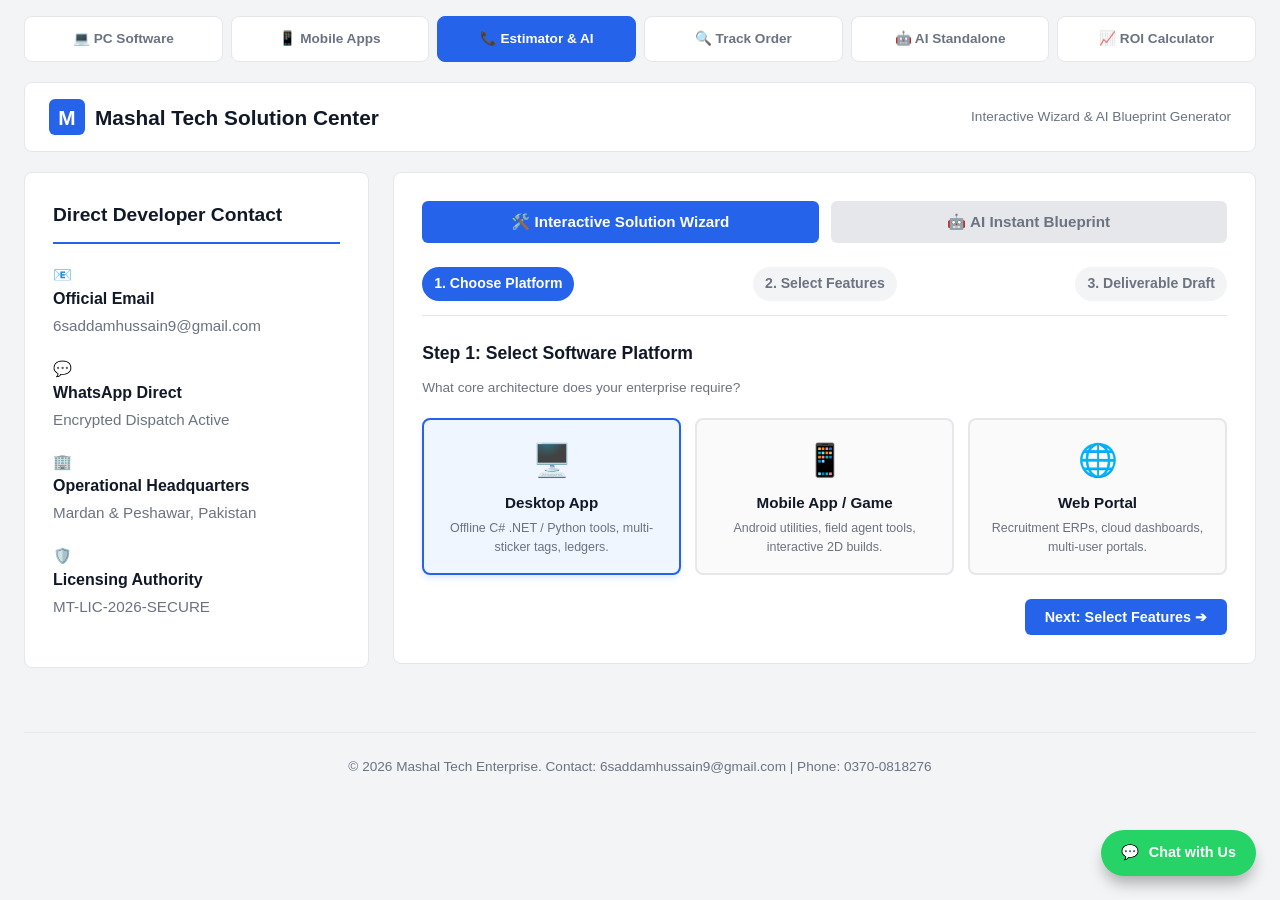
==== contact.html @ 9d641f71 "Update contact.html" ====
<!DOCTYPE html>
<html lang="en">
<head>
    <meta charset="UTF-8">
    <meta name="viewport" content="width=device-width, initial-scale=1.0">
    <title>Mashal Tech — Solution Estimator & AI Blueprint Center</title>
    <style>
        :root {
            --bg: #f3f4f6;
            --surface: #ffffff;
            --border: #e5e7eb;
            --text-main: #111827;
            --text-muted: #6b7280;
            --accent: #2563eb;
            --accent-hover: #1d4ed8;
            --ai-accent: #7c3aed;
            --ai-hover: #6d28d9;
            --whatsapp-green: #25d366;
            --whatsapp-hover: #1ebe5d;
        }

        * { box-sizing: border-box; margin: 0; padding: 0; font-family: -apple-system, BlinkMacSystemFont, "Segoe UI", Roboto, Helvetica, Arial, sans-serif; }
        body { background-color: var(--bg); color: var(--text-main); line-height: 1.5; padding: 16px 24px; }
        
        .container { width: 100%; max-width: 1550px; margin: 0 auto; }

        .platform-tabs { display: flex; gap: 8px; margin-bottom: 20px; flex-wrap: wrap; }
        .platform-btn {
            flex: 1; min-width: 130px; padding: 12px 14px; background: var(--surface); border: 1px solid var(--border);
            border-radius: 8px; font-size: 0.85rem; font-weight: 700; color: var(--text-muted);
            text-decoration: none; text-align: center; display: flex; align-items: center; justify-content: center; gap: 6px;
            transition: all 0.2s ease;
        }
        .platform-btn.active { background: var(--accent); color: #ffffff; border-color: var(--accent); }

        .top-nav {
            background: var(--surface); border: 1px solid var(--border); border-radius: 8px;
            padding: 16px 24px; display: flex; justify-content: space-between; align-items: center; margin-bottom: 20px; flex-wrap: wrap; gap: 10px;
        }
        .brand { font-size: 1.3rem; font-weight: 700; color: var(--text-main); text-decoration: none; display: flex; align-items: center; gap: 10px; }
        .brand-icon { background: var(--accent); color: white; width: 36px; height: 36px; display: flex; align-items: center; justify-content: center; border-radius: 6px; font-weight: bold; }

        .mode-switcher { display: flex; gap: 12px; margin-bottom: 24px; }
        .mode-btn {
            flex: 1; padding: 12px; background: #e5e7eb; border: none; border-radius: 6px;
            font-weight: 700; font-size: 0.95rem; cursor: pointer; color: var(--text-muted); transition: all 0.2s;
        }
        .mode-btn.active-mode-wizard { background: var(--accent); color: white; }
        .mode-btn.active-mode-ai { background: var(--ai-accent); color: white; }

        .contact-grid { display: grid; grid-template-columns: 1fr 2.5fr; gap: 24px; }
        @media (max-width: 950px) { .contact-grid { grid-template-columns: 1fr; } }

        .section-box { background: var(--surface); border: 1px solid var(--border); border-radius: 8px; padding: 28px; margin-bottom: 24px; }
        .section-header { border-bottom: 2px solid var(--accent); padding-bottom: 12px; margin-bottom: 20px; }
        .section-header h2 { font-size: 1.2rem; font-weight: 700; }

        .info-item { margin-bottom: 20px; font-size: 0.95rem; }
        .info-item strong { display: block; color: var(--text-main); margin-bottom: 4px; font-size: 1rem; }
        .info-item span { color: var(--text-muted); }

        .interactive-mode-section { display: none; }
        .interactive-mode-section.active { display: block; }

        .stepper-header { display: flex; justify-content: space-between; margin-bottom: 24px; border-bottom: 1px solid var(--border); padding-bottom: 14px; flex-wrap: wrap; gap: 8px; }
        .step-pill { font-size: 0.88rem; font-weight: 600; color: var(--text-muted); padding: 6px 12px; border-radius: 20px; background: #f3f4f6; }
        .step-pill.active { background: var(--accent); color: white; }

        .wizard-step { display: none; }
        .wizard-step.active { display: block; }

        .option-grid { display: grid; grid-template-columns: repeat(auto-fit, minmax(180px, 1fr)); gap: 14px; margin-bottom: 20px; }
        .option-card {
            border: 2px solid var(--border); border-radius: 8px; padding: 16px; cursor: pointer; text-align: center;
            transition: all 0.2s ease; background: #fafafa;
        }
        .option-card:hover { border-color: #93c5fd; background: #eff6ff; }
        .option-card.selected { border-color: var(--accent); background: #eff6ff; box-shadow: 0 4px 6px -1px rgba(37, 99, 235, 0.15); }
        .option-card .icon { font-size: 2rem; margin-bottom: 8px; }
        .option-card h4 { font-size: 0.95rem; font-weight: 700; margin-bottom: 4px; }
        .option-card p { font-size: 0.78rem; color: var(--text-muted); }

        .feature-grid { display: grid; grid-template-columns: repeat(auto-fit, minmax(220px, 1fr)); gap: 12px; margin-bottom: 20px; }
        .feature-checkbox {
            display: flex; align-items: center; gap: 10px; border: 1px solid var(--border);
            padding: 12px; border-radius: 6px; cursor: pointer; background: #fff; font-size: 0.88rem; font-weight: 600;
        }
        .feature-checkbox input { accent-color: var(--accent); width: 18px; height: 18px; }

        .form-group { margin-bottom: 16px; }
        .form-group label { display: block; font-size: 0.88rem; font-weight: 600; margin-bottom: 6px; }
        .form-control { width: 100%; padding: 12px; border: 1px solid var(--border); border-radius: 6px; font-size: 0.95rem; background: #f9fafb; outline: none; }
        .form-control:focus { background: #fff; border-color: var(--accent); }

        .scope-preview { background: #f8fafc; border: 1px dashed var(--accent); border-radius: 8px; padding: 18px; margin: 20px 0; font-size: 0.88rem; color: #1e293b; }
        .scope-preview h4 { color: var(--accent); margin-bottom: 8px; display: flex; align-items: center; gap: 6px; }

        .wizard-actions { display: flex; justify-content: space-between; gap: 12px; margin-top: 24px; }
        .btn-nav { padding: 10px 20px; border-radius: 6px; font-weight: 700; font-size: 0.9rem; cursor: pointer; border: 1px solid var(--border); background: #fff; }
        .btn-next { background: var(--accent); color: white; border: none; }
        .btn-next:hover { background: var(--accent-hover); }

        .btn-ai {
            background: var(--ai-accent); color: white; border: none; padding: 14px 24px;
            border-radius: 6px; font-weight: 700; font-size: 1rem; cursor: pointer; width: 100%;
            transition: background 0.15s; display: flex; align-items: center; justify-content: center; gap: 8px;
        }
        .btn-ai:hover { background: var(--ai-hover); }

        .blueprint-output {
            display: none; background: #f8fafc; border: 2px dashed var(--ai-accent); border-radius: 8px; padding: 24px; margin-top: 24px;
        }
        .blueprint-header { display: flex; justify-content: space-between; align-items: center; border-bottom: 1px solid var(--border); padding-bottom: 12px; margin-bottom: 16px; flex-wrap: wrap; gap: 10px; }
        .blueprint-grid { display: grid; grid-template-columns: repeat(auto-fit, minmax(220px, 1fr)); gap: 16px; margin-bottom: 20px; }
        .blueprint-card { background: #fff; border: 1px solid var(--border); border-radius: 6px; padding: 16px; }
        .blueprint-card h4 { font-size: 0.9rem; color: var(--ai-accent); margin-bottom: 6px; }
        .blueprint-card p, .blueprint-card ul { font-size: 0.85rem; color: var(--text-muted); list-style-position: inside; }

        .action-buttons { display: grid; grid-template-columns: 1fr 1fr; gap: 12px; margin-top: 15px; }
        @media (max-width: 600px) { .action-buttons { grid-template-columns: 1fr; } }

        .btn-whatsapp { background: var(--whatsapp-green); color: white; border: none; padding: 14px; border-radius: 6px; font-weight: 700; font-size: 0.95rem; cursor: pointer; text-align: center; }
        .btn-whatsapp:hover { background: var(--whatsapp-hover); }
        .btn-gmail { background: var(--accent); color: white; border: none; padding: 14px; border-radius: 6px; font-weight: 700; font-size: 0.95rem; cursor: pointer; text-align: center; }
        .btn-gmail:hover { background: var(--accent-hover); }
        .btn-gmail-ai { background: var(--ai-accent); color: white; border: none; padding: 14px; border-radius: 6px; font-weight: 700; font-size: 0.95rem; cursor: pointer; text-align: center; }
        .btn-gmail-ai:hover { background: var(--ai-hover); }

        .floating-whatsapp { position: fixed; bottom: 24px; right: 24px; background: #25d366; color: white; border-radius: 50px; padding: 12px 20px; display: flex; align-items: center; gap: 10px; box-shadow: 0 10px 15px -3px rgba(0,0,0,0.3); text-decoration: none; font-weight: 700; font-size: 0.9rem; z-index: 9999; transition: transform 0.2s ease, background-color 0.2s ease; }
        .floating-whatsapp:hover { background: #1ebe5d; transform: translateY(-3px); }

        footer { text-align: center; padding: 24px; font-size: 0.85rem; color: var(--text-muted); border-top: 1px solid var(--border); margin-top: 40px; }
    </style>
</head>
<body>

    <div class="container">
        
        <div class="platform-tabs">
            <a href="index.html" class="platform-btn">💻 PC Software</a>
            <a href="mobile.html" class="platform-btn">📱 Mobile Apps</a>
            <a href="contact.html" class="platform-btn active">📞 Estimator & AI</a>
            <a href="track.html" class="platform-btn">🔍 Track Order</a>
            <a href="ai-blueprint.html" class="platform-btn">🤖 AI Standalone</a>
            <a href="roi-calculator.html" class="platform-btn">📈 ROI Calculator</a>
        </div>

        <div class="top-nav">
            <a href="index.html" class="brand">
                <div class="brand-icon">M</div>
                Mashal Tech Solution Center
            </a>
            <div style="font-size: 0.85rem; color: var(--text-muted);">
                Interactive Wizard & AI Blueprint Generator
            </div>
        </div>

        <div class="contact-grid">
            
            <div>
                <div class="section-box">
                    <div class="section-header">
                        <h2>Direct Developer Contact</h2>
                    </div>

                    <div class="info-item">
                        <span>📧</span>
                        <strong>Official Email</strong>
                        <span>6saddamhussain9@gmail.com</span>
                    </div>

                    <div class="info-item">
                        <span>💬</span>
                        <strong>WhatsApp Direct</strong>
                        <span>Encrypted Dispatch Active</span>
                    </div>

                    <div class="info-item">
                        <span>🏢</span>
                        <strong>Operational Headquarters</strong>
                        <span>Mardan & Peshawar, Pakistan</span>
                    </div>

                    <div class="info-item">
                        <span>🛡️</span>
                        <strong>Licensing Authority</strong>
                        <span>MT-LIC-2026-SECURE</span>
                    </div>
                </div>
            </div>

            <div>
                <div class="section-box">
                    
                    <div class="mode-switcher">
                        <button type="button" id="btnModeWizard" class="mode-btn active-mode-wizard" onclick="switchMode('wizard')">🛠️ Interactive Solution Wizard</button>
                        <button type="button" id="btnModeAi" class="mode-btn" onclick="switchMode('ai')">🤖 AI Instant Blueprint</button>
                    </div>

                    <div id="modeWizardSection" class="interactive-mode-section active">
                        <div class="stepper-header">
                            <span class="step-pill active" id="pill-1">1. Choose Platform</span>
                            <span class="step-pill" id="pill-2">2. Select Features</span>
                            <span class="step-pill" id="pill-3">3. Deliverable Draft</span>
                        </div>

                        <form id="wizardForm">
                            <div class="wizard-step active" id="step-1">
                                <h2 style="font-size: 1.1rem; margin-bottom: 12px;">Step 1: Select Software Platform</h2>
                                <p style="font-size: 0.85rem; color: var(--text-muted); margin-bottom: 20px;">What core architecture does your enterprise require?</p>
                                
                                <div class="option-grid">
                                    <div class="option-card selected" onclick="selectPlatform('Desktop App (.NET / Windows Forms / Python)', this)">
                                        <div class="icon">🖥️</div>
                                        <h4>Desktop App</h4>
                                        <p>Offline C# .NET / Python tools, multi-sticker tags, ledgers.</p>
                                    </div>
                                    <div class="option-card" onclick="selectPlatform('Mobile App (Android / Unity Game)', this)">
                                        <div class="icon">📱</div>
                                        <h4>Mobile App / Game</h4>
                                        <p>Android utilities, field agent tools, interactive 2D builds.</p>
                                    </div>
                                    <div class="option-card" onclick="selectPlatform('Full-Stack Web Portal (Node/Express/PostgreSQL)', this)">
                                        <div class="icon">🌐</div>
                                        <h4>Web Portal</h4>
                                        <p>Recruitment ERPs, cloud dashboards, multi-user portals.</p>
                                    </div>
                                </div>

                                <div class="wizard-actions" style="justify-content: flex-end;">
                                    <button type="button" class="btn-nav btn-next" onclick="goToStep(2)">Next: Select Features ➔</button>
                                </div>
                            </div>

                            <div class="wizard-step" id="step-2">
                                <h2 style="font-size: 1.1rem; margin-bottom: 12px;">Step 2: Choose Functional Modules</h2>
                                <p style="font-size: 0.85rem; color: var(--text-muted); margin-bottom: 20px;">Check the core features needed for your custom software build:</p>

                                <div class="feature-grid">
                                    <label class="feature-checkbox"><input type="checkbox" value="Automated Closing Ledger & Petty Cash" onchange="updateScope()"> Closing Ledger & Cash Logs</label>
                                    <label class="feature-checkbox"><input type="checkbox" value="Independent Multi-Sticker Generator" onchange="updateScope()"> Custom Multi-Sticker Tags</label>
                                    <label class="feature-checkbox"><input type="checkbox" value="FBR Invoicing & Tax Calculation" onchange="updateScope()"> FBR Tax & QR Invoicing</label>
                                    <label class="feature-checkbox"><input type="checkbox" value="Candidate Onboarding Pipeline" onchange="updateScope()"> Candidate Recruitment Tracking</label>
                                    <label class="feature-checkbox"><input type="checkbox" value="Offline Encrypted Database Storage" onchange="updateScope()"> Encrypted Offline Database</label>
                                    <label class="feature-checkbox"><input type="checkbox" value="Multi-User Role Permissions" onchange="updateScope()"> Role & Auth Permissions</label>
                                </div>

                                <div class="wizard-actions">
                                    <button type="button" class="btn-nav" onclick="goToStep(1)">⬅ Back</button>
                                    <button type="button" class="btn-nav btn-next" onclick="goToStep(3)">Next: Final Scope Draft ➔</button>
                                </div>
                            </div>

                            <div class="wizard-step" id="step-3">
                                <h2 style="font-size: 1.1rem; margin-bottom: 12px;">Step 3: Client Details & Instant Dispatch</h2>

                                <div style="display: grid; grid-template-columns: 2fr 1fr; gap: 16px;">
                                    <div class="form-group">
                                        <label>Client / Company Name</label>
                                        <input type="text" id="cName" class="form-control" placeholder="e.g. Al-Madina Trading / John Doe">
                                    </div>
                                    <div class="form-group">
                                        <label>Country</label>
                                        <input type="text" id="cCountry" class="form-control" placeholder="e.g. Pakistan">
                                    </div>
                                </div>

                                <div class="form-group">
                                    <label>Phone / WhatsApp Number</label>
                                    <input type="text" id="cContact" class="form-control" placeholder="e.g. +92 370 0818276">
                                </div>

                                <div class="form-group">
                                    <label>Additional Specific Requirements</label>
                                    <textarea id="cDetails" rows="3" class="form-control" placeholder="Mention any extra layout specs or business workflows..."></textarea>
                                </div>

                                <div class="scope-preview">
                                    <h4>⚡ Generated Scope Preview</h4>
                                    <div id="scopeSummaryText">Select options in Step 1 & 2 to generate project scope.</div>
                                </div>

                                <div class="action-buttons">
                                    <button type="button" onclick="sendWizardWhatsApp()" class="btn-whatsapp">💬 Submit via WhatsApp</button>
                                    <button type="button" onclick="sendWizardGmail()" class="btn-gmail">📧 Submit via Gmail</button>
                                </div>

                                <div class="wizard-actions" style="margin-top: 15px;">
                                    <button type="button" class="btn-nav" onclick="goToStep(2)">⬅ Edit Features</button>
                                </div>
                            </div>
                        </form>
                    </div>

                    <div id="modeAiSection" class="interactive-mode-section">
                        <h2 style="font-size: 1.1rem; margin-bottom: 8px;">🤖 AI Software Blueprint Generator</h2>
                        <p style="font-size: 0.85rem; color: var(--text-muted); margin-bottom: 20px;">
                            Type your requirements in plain English. Our AI engine will instantly build an architectural blueprint, tech stack recommendation, and timeline.
                        </p>

                        <form id="aiForm">
                            <div style="display: grid; grid-template-columns: 2fr 1fr; gap: 16px;">
                                <div class="form-group">
                                    <label>Your Name / Company Name</label>
                                    <input type="text" id="aiName" class="form-control" placeholder="e.g. Al-Madina Tyre Depot">
                                </div>
                                <div class="form-group">
                                    <label>WhatsApp / Contact Number</label>
                                    <input type="text" id="aiContact" class="form-control" placeholder="e.g. +92 370 0818276">
                                </div>
                            </div>

                            <div class="form-group">
                                <label>Describe Your Custom Software Idea</label>
                                <textarea id="aiPrompt" rows="4" class="form-control" placeholder="e.g. I run a wholesale distribution warehouse and need an offline Windows desktop app that logs customer ledgers, prints 3 independent sticker tags, and records petty cash daily..."></textarea>
                            </div>

                            <button type="button" onclick="generateBlueprint()" class="btn-ai">
                                ⚡ Generate Instant AI Architectural Blueprint
                            </button>
                        </form>

                        <div class="blueprint-output" id="blueprintResult">
                            <div class="blueprint-header">
                                <div>
                                    <h3 style="font-size: 1.05rem; color: var(--ai-accent);">📊 AI-Generated System Specification</h3>
                                    <p style="font-size: 0.78rem; color: var(--text-muted);">Parsed for: <strong id="outClient">Client</strong></p>
                                </div>
                                <span style="background: #ede9fe; color: #6d28d9; padding: 4px 10px; border-radius: 4px; font-size: 0.75rem; font-weight: bold;">Verified Blueprint v1.0</span>
                            </div>

                            <div class="blueprint-grid">
                                <div class="blueprint-card">
                                    <h4>🛠️ Recommended Tech Stack</h4>
                                    <p id="outStack">C# .NET 10.0 / Windows Forms (Standalone x64) with SQLite Encrypted Local Database.</p>
                                </div>
                                <div class="blueprint-card">
                                    <h4>📦 Core Modules</h4>
                                    <ul id="outModules">
                                        <li>Multi-Sticker Unique Tag Generator</li>
                                        <li>Double-Entry Petty Cash Ledger</li>
                                        <li>Offline USB Portability Architecture</li>
                                    </ul>
                                </div>
                                <div class="blueprint-card">
                                    <h4>⏱️ Estimated Timeline</h4>
                                    <p id="outTimeline">3 to 5 Working Days (Includes QA Audit & Trial Testing)</p>
                                </div>
                                <div class="blueprint-card">
                                    <h4>🔒 Security & Compliance</h4>
                                    <p id="outSecurity">Zero cloud dependency, local AES encryption, automated FBR audit logs.</p>
                                </div>
                            </div>

                            <div style="background: #fff; border: 1px solid var(--border); padding: 12px; border-radius: 6px; font-size: 0.85rem; margin-bottom: 16px;">
                                <strong>Original Client Request:</strong> <span id="outPromptEcho" style="color: var(--text-muted);">...</span>
                            </div>

                            <div class="action-buttons">
                                <button type="button" onclick="sendAiWhatsApp()" class="btn-whatsapp">💬 Send Blueprint to WhatsApp</button>
                                <button type="button" onclick="sendAiGmail()" class="btn-gmail-ai">📧 Send Blueprint via Gmail</button>
                            </div>
                        </div>
                    </div>

                </div>
            </div>

        </div>

        <footer>
            <p>&copy; 2026 Mashal Tech Enterprise. Contact: 6saddamhussain9@gmail.com | Phone: 0370-0818276</p>
        </footer>
    </div>

    <a href="#" onclick="openQuickWhatsApp(); return false;" class="floating-whatsapp">
        <span>💬</span> <span>Chat with Us</span>
    </a>

    <script>
        function switchMode(mode) {
            const wizardSec = document.getElementById('modeWizardSection');
            const aiSec = document.getElementById('modeAiSection');
            const btnWiz = document.getElementById('btnModeWizard');
            const btnAi = document.getElementById('btnModeAi');

            if (mode === 'wizard') {
                wizardSec.classList.add('active');
                aiSec.classList.remove('active');
                btnWiz.className = 'mode-btn active-mode-wizard';
                btnAi.className = 'mode-btn';
            } else {
                aiSec.classList.add('active');
                wizardSec.classList.remove('active');
                btnAi.className = 'mode-btn active-mode-ai';
                btnWiz.className = 'mode-btn';
            }
        }

        let selectedPlatform = "Desktop App (.NET / Windows Forms / Python)";

        function selectPlatform(platform, element) {
            selectedPlatform = platform;
            document.querySelectorAll('.option-card').forEach(card => card.classList.remove('selected'));
            element.classList.add('selected');
            updateScope();
        }

        function goToStep(stepNum) {
            document.querySelectorAll('.wizard-step').forEach(step => step.classList.remove('active'));
            document.querySelectorAll('.step-pill').forEach(pill => pill.classList.remove('active'));
            document.getElementById(`step-${stepNum}`).classList.add('active');
            document.getElementById(`pill-${stepNum}`).classList.add('active');
            if (stepNum === 3) updateScope();
        }

        function updateScope() {
            const checkedBoxes = Array.from(document.querySelectorAll('.feature-grid input:checked')).map(cb => cb.value);
            const featuresText = checkedBoxes.length > 0 ? checkedBoxes.join(', ') : 'Standard System Core';
            document.getElementById('scopeSummaryText').innerHTML = `<strong>Target Platform:</strong> ${selectedPlatform}<br><strong>Included Deliverables:</strong> ${featuresText}`;
        }

        function getWizardData() {
            const name = document.getElementById('cName').value.trim();
            const country = document.getElementById('cCountry').value.trim();
            const contact = document.getElementById('cContact').value.trim();
            const extraDetails = document.getElementById('cDetails').value.trim();

            if (!name || !country || !contact) {
                alert('Please complete your Name, Country, and Contact Number in Step 3!');
                return null;
            }

            const checkedBoxes = Array.from(document.querySelectorAll('.feature-grid input:checked')).map(cb => cb.value);
            const features = checkedBoxes.length > 0 ? checkedBoxes.join('\n - ') : 'Standard System Core';
            return { name, country, contact, extraDetails, features, platform: selectedPlatform };
        }

        function sendWizardWhatsApp() {
            const data = getWizardData();
            if (!data) return;
            const message = `*Custom Software Scope Inquiry — Mashal Tech*\n\n👤 *Client/Company:* ${data.name}\n🌍 *Country:* ${data.country}\n📞 *Contact No:* ${data.contact}\n🛠️ *Platform Choice:* ${data.platform}\n\n📋 *Selected Modules:*\n - ${data.features}\n\n📝 *Additional Details:* ${data.extraDetails || 'N/A'}`;
            window.open(`https://api.whatsapp.com/send?phone=923700818276&text=${encodeURIComponent(message)}`, '_blank');
        }

        function sendWizardGmail() {
            const data = getWizardData();
            if (!data) return;
            const subject = encodeURIComponent(`Software Scope Proposal: ${data.platform} for ${data.name}`);
            const body = encodeURIComponent(`Client Name/Company: ${data.name}\nCountry: ${data.country}\nContact No: ${data.contact}\n\nPlatform Architecture: ${data.platform}\n\nSelected Modules:\n - ${data.features}\n\nExtra Specifications:\n${data.extraDetails || 'None provided'}`);
            window.location.href = `mailto:6saddamhussain9@gmail.com?subject=${subject}&body=${body}`;
        }

        function generateBlueprint() {
            const name = document.getElementById('aiName').value.trim();
            const contact = document.getElementById('aiContact').value.trim();
            const prompt = document.getElementById('aiPrompt').value.trim();

            if (!name || !contact || !prompt) {
                alert('Please fill out your Name, Contact Number, and Software Description!');
                return;
            }

            document.getElementById('outClient').innerText = name;
            document.getElementById('outPromptEcho').innerText = prompt;

            const lowerPrompt = prompt.toLowerCase();
            let stack = "C# .NET 10.0 Windows Forms (Standalone x64) with SQLite Encrypted Local Database.";
            if (lowerPrompt.includes('mobile') || lowerPrompt.includes('android') || lowerPrompt.includes('game')) {
                stack = "Unity 2D Mobile / Cross-Platform Android APK";
            } else if (lowerPrompt.includes('web') || lowerPrompt.includes('portal') || lowerPrompt.includes('cloud')) {
                stack = "Node.js Express Backend + PostgreSQL + Vercel Hosting";
            }

            document.getElementById('outStack').innerText = stack;
            document.getElementById('blueprintResult').style.display = 'block';
            document.getElementById('blueprintResult').scrollIntoView({ behavior: 'smooth' });
        }

        function getAiData() {
            return {
                name: document.getElementById('aiName').value.trim(),
                contact: document.getElementById('aiContact').value.trim(),
                prompt: document.getElementById('aiPrompt').value.trim(),
                stack: document.getElementById('outStack').innerText,
                timeline: document.getElementById('outTimeline').innerText
            };
        }

        function sendAiWhatsApp() {
            const data = getAiData();
            if (!data.name) return;
            const message = `🤖 *AI Software Blueprint Proposal — Mashal Tech*\n\n👤 *Client:* ${data.name}\n📞 *Contact:* ${data.contact}\n\n📝 *User Request:* "${data.prompt}"\n\n🛠️ *AI Architecture:* ${data.stack}\n⏱️ *Timeline:* ${data.timeline}`;
            window.open(`https://api.whatsapp.com/send?phone=923700818276&text=${encodeURIComponent(message)}`, '_blank');
        }

        function sendAiGmail() {
            const data = getAiData();
            if (!data.name) return;
            const subject = encodeURIComponent(`AI Software Blueprint: ${data.name}`);
            const body = encodeURIComponent(`Client Name: ${data.name}\nContact No: ${data.contact}\n\nProject Prompt:\n"${data.prompt}"\n\nAI Recommended Stack:\n${data.stack}\n\nEstimated Timeline:\n${data.timeline}`);
            window.location.href = `mailto:6saddamhussain9@gmail.com?subject=${subject}&body=${body}`;
        }

        function openQuickWhatsApp() {
            const message = "Hi! I am visiting Mashal Tech Store and would like to discuss a custom project.";
            window.open(`https://api.whatsapp.com/send?phone=923700818276&text=${encodeURIComponent(message)}`, '_blank');
        }
    </script>
</body>
</html>
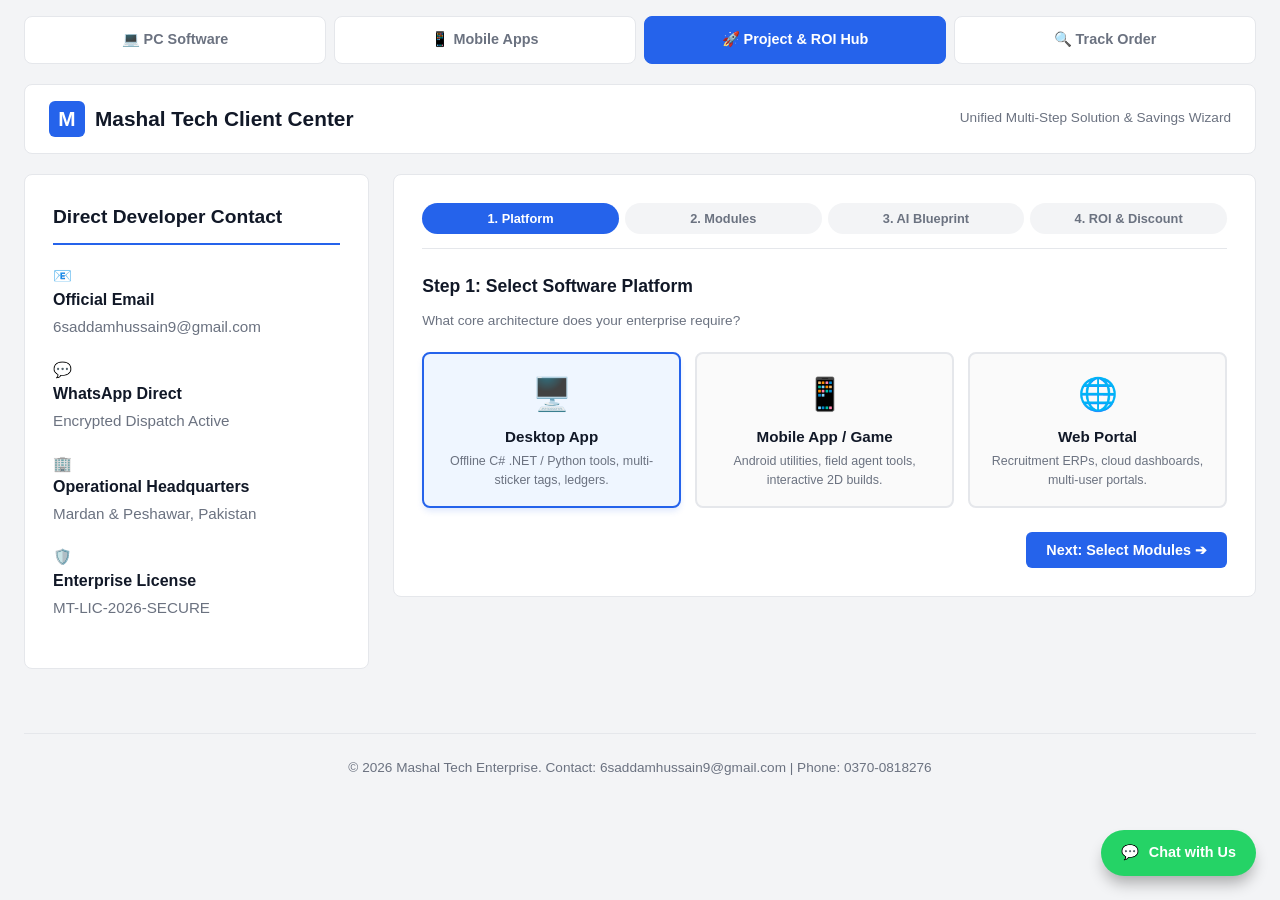
==== commit d37edfdb: "Update print statement from 'Hello' to 'Goodbye'" ====
--- a/contact.html
+++ b/contact.html
@@ -3,7 +3,7 @@
 <head>
     <meta charset="UTF-8">
     <meta name="viewport" content="width=device-width, initial-scale=1.0">
-    <title>Mashal Tech — Solution Estimator & AI Blueprint Center</title>
+    <title>Mashal Tech — Unified Solution, AI & ROI Hub</title>
     <style>
         :root {
             --bg: #f3f4f6;
@@ -14,7 +14,7 @@
             --accent: #2563eb;
             --accent-hover: #1d4ed8;
             --ai-accent: #7c3aed;
-            --ai-hover: #6d28d9;
+            --roi-accent: #059669;
             --whatsapp-green: #25d366;
             --whatsapp-hover: #1ebe5d;
         }
@@ -24,10 +24,11 @@
         
         .container { width: 100%; max-width: 1550px; margin: 0 auto; }
 
+        /* Clean 4-Tab Navigation */
         .platform-tabs { display: flex; gap: 8px; margin-bottom: 20px; flex-wrap: wrap; }
         .platform-btn {
-            flex: 1; min-width: 130px; padding: 12px 14px; background: var(--surface); border: 1px solid var(--border);
-            border-radius: 8px; font-size: 0.85rem; font-weight: 700; color: var(--text-muted);
+            flex: 1; min-width: 150px; padding: 12px 14px; background: var(--surface); border: 1px solid var(--border);
+            border-radius: 8px; font-size: 0.9rem; font-weight: 700; color: var(--text-muted);
             text-decoration: none; text-align: center; display: flex; align-items: center; justify-content: center; gap: 6px;
             transition: all 0.2s ease;
         }
@@ -40,14 +41,6 @@
         .brand { font-size: 1.3rem; font-weight: 700; color: var(--text-main); text-decoration: none; display: flex; align-items: center; gap: 10px; }
         .brand-icon { background: var(--accent); color: white; width: 36px; height: 36px; display: flex; align-items: center; justify-content: center; border-radius: 6px; font-weight: bold; }
 
-        .mode-switcher { display: flex; gap: 12px; margin-bottom: 24px; }
-        .mode-btn {
-            flex: 1; padding: 12px; background: #e5e7eb; border: none; border-radius: 6px;
-            font-weight: 700; font-size: 0.95rem; cursor: pointer; color: var(--text-muted); transition: all 0.2s;
-        }
-        .mode-btn.active-mode-wizard { background: var(--accent); color: white; }
-        .mode-btn.active-mode-ai { background: var(--ai-accent); color: white; }
-
         .contact-grid { display: grid; grid-template-columns: 1fr 2.5fr; gap: 24px; }
         @media (max-width: 950px) { .contact-grid { grid-template-columns: 1fr; } }
 
@@ -59,11 +52,9 @@
         .info-item strong { display: block; color: var(--text-main); margin-bottom: 4px; font-size: 1rem; }
         .info-item span { color: var(--text-muted); }
 
-        .interactive-mode-section { display: none; }
-        .interactive-mode-section.active { display: block; }
-
-        .stepper-header { display: flex; justify-content: space-between; margin-bottom: 24px; border-bottom: 1px solid var(--border); padding-bottom: 14px; flex-wrap: wrap; gap: 8px; }
-        .step-pill { font-size: 0.88rem; font-weight: 600; color: var(--text-muted); padding: 6px 12px; border-radius: 20px; background: #f3f4f6; }
+        /* Multi-Step Wizard Flow */
+        .stepper-header { display: flex; justify-content: space-between; margin-bottom: 24px; border-bottom: 1px solid var(--border); padding-bottom: 14px; flex-wrap: wrap; gap: 6px; }
+        .step-pill { font-size: 0.8rem; font-weight: 600; color: var(--text-muted); padding: 6px 10px; border-radius: 20px; background: #f3f4f6; text-align: center; flex: 1; }
         .step-pill.active { background: var(--accent); color: white; }
 
         .wizard-step { display: none; }
@@ -92,30 +83,25 @@
         .form-control { width: 100%; padding: 12px; border: 1px solid var(--border); border-radius: 6px; font-size: 0.95rem; background: #f9fafb; outline: none; }
         .form-control:focus { background: #fff; border-color: var(--accent); }
 
-        .scope-preview { background: #f8fafc; border: 1px dashed var(--accent); border-radius: 8px; padding: 18px; margin: 20px 0; font-size: 0.88rem; color: #1e293b; }
-        .scope-preview h4 { color: var(--accent); margin-bottom: 8px; display: flex; align-items: center; gap: 6px; }
+        /* Sliders for Step 4 */
+        .slider-group { margin-bottom: 18px; }
+        .slider-group label { display: flex; justify-content: space-between; font-size: 0.88rem; font-weight: 600; margin-bottom: 6px; }
+        .slider-group label span { color: var(--roi-accent); font-weight: 700; }
+        .slider-group input[type="range"] { width: 100%; accent-color: var(--roi-accent); cursor: pointer; }
+
+        .results-mini-card { background: #f0fdf4; border: 1px solid #bbf7d0; border-radius: 8px; padding: 16px; text-align: center; margin-bottom: 16px; }
+        .result-metric { font-size: 1.6rem; font-weight: 800; color: var(--roi-accent); margin: 4px 0; }
+
+        .discount-box { background: #fffbeb; border: 1px solid #fde68a; border-radius: 8px; padding: 14px; margin-bottom: 16px; }
+        .discount-header { display: flex; justify-content: space-between; font-size: 0.82rem; font-weight: 700; color: #92400e; margin-bottom: 6px; }
+        .progress-bar-container { background: #fef3c7; border-radius: 20px; height: 12px; width: 100%; overflow: hidden; }
+        .progress-bar-fill { background: linear-gradient(90deg, #f59e0b, #d97706); height: 100%; width: 0%; border-radius: 20px; transition: width 0.3s; }
 
         .wizard-actions { display: flex; justify-content: space-between; gap: 12px; margin-top: 24px; }
         .btn-nav { padding: 10px 20px; border-radius: 6px; font-weight: 700; font-size: 0.9rem; cursor: pointer; border: 1px solid var(--border); background: #fff; }
         .btn-next { background: var(--accent); color: white; border: none; }
         .btn-next:hover { background: var(--accent-hover); }
 
-        .btn-ai {
-            background: var(--ai-accent); color: white; border: none; padding: 14px 24px;
-            border-radius: 6px; font-weight: 700; font-size: 1rem; cursor: pointer; width: 100%;
-            transition: background 0.15s; display: flex; align-items: center; justify-content: center; gap: 8px;
-        }
-        .btn-ai:hover { background: var(--ai-hover); }
-
-        .blueprint-output {
-            display: none; background: #f8fafc; border: 2px dashed var(--ai-accent); border-radius: 8px; padding: 24px; margin-top: 24px;
-        }
-        .blueprint-header { display: flex; justify-content: space-between; align-items: center; border-bottom: 1px solid var(--border); padding-bottom: 12px; margin-bottom: 16px; flex-wrap: wrap; gap: 10px; }
-        .blueprint-grid { display: grid; grid-template-columns: repeat(auto-fit, minmax(220px, 1fr)); gap: 16px; margin-bottom: 20px; }
-        .blueprint-card { background: #fff; border: 1px solid var(--border); border-radius: 6px; padding: 16px; }
-        .blueprint-card h4 { font-size: 0.9rem; color: var(--ai-accent); margin-bottom: 6px; }
-        .blueprint-card p, .blueprint-card ul { font-size: 0.85rem; color: var(--text-muted); list-style-position: inside; }
-
         .action-buttons { display: grid; grid-template-columns: 1fr 1fr; gap: 12px; margin-top: 15px; }
         @media (max-width: 600px) { .action-buttons { grid-template-columns: 1fr; } }
 
@@ -123,40 +109,38 @@
         .btn-whatsapp:hover { background: var(--whatsapp-hover); }
         .btn-gmail { background: var(--accent); color: white; border: none; padding: 14px; border-radius: 6px; font-weight: 700; font-size: 0.95rem; cursor: pointer; text-align: center; }
         .btn-gmail:hover { background: var(--accent-hover); }
-        .btn-gmail-ai { background: var(--ai-accent); color: white; border: none; padding: 14px; border-radius: 6px; font-weight: 700; font-size: 0.95rem; cursor: pointer; text-align: center; }
-        .btn-gmail-ai:hover { background: var(--ai-hover); }
-
-        .floating-whatsapp { position: fixed; bottom: 24px; right: 24px; background: #25d366; color: white; border-radius: 50px; padding: 12px 20px; display: flex; align-items: center; gap: 10px; box-shadow: 0 10px 15px -3px rgba(0,0,0,0.3); text-decoration: none; font-weight: 700; font-size: 0.9rem; z-index: 9999; transition: transform 0.2s ease, background-color 0.2s ease; }
-        .floating-whatsapp:hover { background: #1ebe5d; transform: translateY(-3px); }
+
+        .floating-whatsapp { position: fixed; bottom: 24px; right: 24px; background: #25d366; color: white; border-radius: 50px; padding: 12px 20px; display: flex; align-items: center; gap: 10px; box-shadow: 0 10px 15px -3px rgba(0,0,0,0.3); text-decoration: none; font-weight: 700; font-size: 0.9rem; z-index: 9999; transition: transform 0.2s ease; }
+        .floating-whatsapp:hover { transform: translateY(-3px); }
 
         footer { text-align: center; padding: 24px; font-size: 0.85rem; color: var(--text-muted); border-top: 1px solid var(--border); margin-top: 40px; }
     </style>
 </head>
-<body>
+<body onload="calculateROI()">
 
     <div class="container">
         
+        <!-- Clean 4-Tab Navigation Bar -->
         <div class="platform-tabs">
             <a href="index.html" class="platform-btn">💻 PC Software</a>
             <a href="mobile.html" class="platform-btn">📱 Mobile Apps</a>
-            <a href="contact.html" class="platform-btn active">📞 Estimator & AI</a>
+            <a href="contact.html" class="platform-btn active">🚀 Project & ROI Hub</a>
             <a href="track.html" class="platform-btn">🔍 Track Order</a>
-            <a href="ai-blueprint.html" class="platform-btn">🤖 AI Standalone</a>
-            <a href="roi-calculator.html" class="platform-btn">📈 ROI Calculator</a>
         </div>
 
         <div class="top-nav">
             <a href="index.html" class="brand">
                 <div class="brand-icon">M</div>
-                Mashal Tech Solution Center
+                Mashal Tech Client Center
             </a>
             <div style="font-size: 0.85rem; color: var(--text-muted);">
-                Interactive Wizard & AI Blueprint Generator
+                Unified Multi-Step Solution & Savings Wizard
             </div>
         </div>
 
         <div class="contact-grid">
             
+            <!-- Left Sidebar -->
             <div>
                 <div class="section-box">
                     <div class="section-header">
@@ -183,186 +167,162 @@
 
                     <div class="info-item">
                         <span>🛡️</span>
-                        <strong>Licensing Authority</strong>
+                        <strong>Enterprise License</strong>
                         <span>MT-LIC-2026-SECURE</span>
                     </div>
                 </div>
             </div>
 
+            <!-- Right Main Area: Multi-Step Form -->
             <div>
                 <div class="section-box">
                     
-                    <div class="mode-switcher">
-                        <button type="button" id="btnModeWizard" class="mode-btn active-mode-wizard" onclick="switchMode('wizard')">🛠️ Interactive Solution Wizard</button>
-                        <button type="button" id="btnModeAi" class="mode-btn" onclick="switchMode('ai')">🤖 AI Instant Blueprint</button>
-                    </div>
-
-                    <div id="modeWizardSection" class="interactive-mode-section active">
-                        <div class="stepper-header">
-                            <span class="step-pill active" id="pill-1">1. Choose Platform</span>
-                            <span class="step-pill" id="pill-2">2. Select Features</span>
-                            <span class="step-pill" id="pill-3">3. Deliverable Draft</span>
+                    <!-- Stepper Progress Header -->
+                    <div class="stepper-header">
+                        <span class="step-pill active" id="pill-1">1. Platform</span>
+                        <span class="step-pill" id="pill-2">2. Modules</span>
+                        <span class="step-pill" id="pill-3">3. AI Blueprint</span>
+                        <span class="step-pill" id="pill-4">4. ROI & Discount</span>
+                    </div>
+
+                    <form id="unifiedForm">
+                        
+                        <!-- STEP 1: PLATFORM -->
+                        <div class="wizard-step active" id="step-1">
+                            <h2 style="font-size: 1.1rem; margin-bottom: 12px;">Step 1: Select Software Platform</h2>
+                            <p style="font-size: 0.85rem; color: var(--text-muted); margin-bottom: 20px;">What core architecture does your enterprise require?</p>
+                            
+                            <div class="option-grid">
+                                <div class="option-card selected" onclick="selectPlatform('Desktop App (.NET / Windows Forms / Python)', this)">
+                                    <div class="icon">🖥️</div>
+                                    <h4>Desktop App</h4>
+                                    <p>Offline C# .NET / Python tools, multi-sticker tags, ledgers.</p>
+                                </div>
+                                <div class="option-card" onclick="selectPlatform('Mobile App (Android / Unity Game)', this)">
+                                    <div class="icon">📱</div>
+                                    <h4>Mobile App / Game</h4>
+                                    <p>Android utilities, field agent tools, interactive 2D builds.</p>
+                                </div>
+                                <div class="option-card" onclick="selectPlatform('Full-Stack Web Portal (Node/Express/PostgreSQL)', this)">
+                                    <div class="icon">🌐</div>
+                                    <h4>Web Portal</h4>
+                                    <p>Recruitment ERPs, cloud dashboards, multi-user portals.</p>
+                                </div>
+                            </div>
+
+                            <div class="wizard-actions" style="justify-content: flex-end;">
+                                <button type="button" class="btn-nav btn-next" onclick="goToStep(2)">Next: Select Modules ➔</button>
+                            </div>
                         </div>
 
-                        <form id="wizardForm">
-                            <div class="wizard-step active" id="step-1">
-                                <h2 style="font-size: 1.1rem; margin-bottom: 12px;">Step 1: Select Software Platform</h2>
-                                <p style="font-size: 0.85rem; color: var(--text-muted); margin-bottom: 20px;">What core architecture does your enterprise require?</p>
-                                
-                                <div class="option-grid">
-                                    <div class="option-card selected" onclick="selectPlatform('Desktop App (.NET / Windows Forms / Python)', this)">
-                                        <div class="icon">🖥️</div>
-                                        <h4>Desktop App</h4>
-                                        <p>Offline C# .NET / Python tools, multi-sticker tags, ledgers.</p>
-                                    </div>
-                                    <div class="option-card" onclick="selectPlatform('Mobile App (Android / Unity Game)', this)">
-                                        <div class="icon">📱</div>
-                                        <h4>Mobile App / Game</h4>
-                                        <p>Android utilities, field agent tools, interactive 2D builds.</p>
-                                    </div>
-                                    <div class="option-card" onclick="selectPlatform('Full-Stack Web Portal (Node/Express/PostgreSQL)', this)">
-                                        <div class="icon">🌐</div>
-                                        <h4>Web Portal</h4>
-                                        <p>Recruitment ERPs, cloud dashboards, multi-user portals.</p>
-                                    </div>
-                                </div>
-
-                                <div class="wizard-actions" style="justify-content: flex-end;">
-                                    <button type="button" class="btn-nav btn-next" onclick="goToStep(2)">Next: Select Features ➔</button>
-                                </div>
-                            </div>
-
-                            <div class="wizard-step" id="step-2">
-                                <h2 style="font-size: 1.1rem; margin-bottom: 12px;">Step 2: Choose Functional Modules</h2>
-                                <p style="font-size: 0.85rem; color: var(--text-muted); margin-bottom: 20px;">Check the core features needed for your custom software build:</p>
-
-                                <div class="feature-grid">
-                                    <label class="feature-checkbox"><input type="checkbox" value="Automated Closing Ledger & Petty Cash" onchange="updateScope()"> Closing Ledger & Cash Logs</label>
-                                    <label class="feature-checkbox"><input type="checkbox" value="Independent Multi-Sticker Generator" onchange="updateScope()"> Custom Multi-Sticker Tags</label>
-                                    <label class="feature-checkbox"><input type="checkbox" value="FBR Invoicing & Tax Calculation" onchange="updateScope()"> FBR Tax & QR Invoicing</label>
-                                    <label class="feature-checkbox"><input type="checkbox" value="Candidate Onboarding Pipeline" onchange="updateScope()"> Candidate Recruitment Tracking</label>
-                                    <label class="feature-checkbox"><input type="checkbox" value="Offline Encrypted Database Storage" onchange="updateScope()"> Encrypted Offline Database</label>
-                                    <label class="feature-checkbox"><input type="checkbox" value="Multi-User Role Permissions" onchange="updateScope()"> Role & Auth Permissions</label>
-                                </div>
-
-                                <div class="wizard-actions">
-                                    <button type="button" class="btn-nav" onclick="goToStep(1)">⬅ Back</button>
-                                    <button type="button" class="btn-nav btn-next" onclick="goToStep(3)">Next: Final Scope Draft ➔</button>
-                                </div>
-                            </div>
-
-                            <div class="wizard-step" id="step-3">
-                                <h2 style="font-size: 1.1rem; margin-bottom: 12px;">Step 3: Client Details & Instant Dispatch</h2>
-
-                                <div style="display: grid; grid-template-columns: 2fr 1fr; gap: 16px;">
-                                    <div class="form-group">
-                                        <label>Client / Company Name</label>
-                                        <input type="text" id="cName" class="form-control" placeholder="e.g. Al-Madina Trading / John Doe">
-                                    </div>
-                                    <div class="form-group">
-                                        <label>Country</label>
-                                        <input type="text" id="cCountry" class="form-control" placeholder="e.g. Pakistan">
-                                    </div>
-                                </div>
-
-                                <div class="form-group">
-                                    <label>Phone / WhatsApp Number</label>
-                                    <input type="text" id="cContact" class="form-control" placeholder="e.g. +92 370 0818276">
-                                </div>
-
-                                <div class="form-group">
-                                    <label>Additional Specific Requirements</label>
-                                    <textarea id="cDetails" rows="3" class="form-control" placeholder="Mention any extra layout specs or business workflows..."></textarea>
-                                </div>
-
-                                <div class="scope-preview">
-                                    <h4>⚡ Generated Scope Preview</h4>
-                                    <div id="scopeSummaryText">Select options in Step 1 & 2 to generate project scope.</div>
-                                </div>
-
-                                <div class="action-buttons">
-                                    <button type="button" onclick="sendWizardWhatsApp()" class="btn-whatsapp">💬 Submit via WhatsApp</button>
-                                    <button type="button" onclick="sendWizardGmail()" class="btn-gmail">📧 Submit via Gmail</button>
-                                </div>
-
-                                <div class="wizard-actions" style="margin-top: 15px;">
-                                    <button type="button" class="btn-nav" onclick="goToStep(2)">⬅ Edit Features</button>
-                                </div>
-                            </div>
-                        </form>
-                    </div>
-
-                    <div id="modeAiSection" class="interactive-mode-section">
-                        <h2 style="font-size: 1.1rem; margin-bottom: 8px;">🤖 AI Software Blueprint Generator</h2>
-                        <p style="font-size: 0.85rem; color: var(--text-muted); margin-bottom: 20px;">
-                            Type your requirements in plain English. Our AI engine will instantly build an architectural blueprint, tech stack recommendation, and timeline.
-                        </p>
-
-                        <form id="aiForm">
-                            <div style="display: grid; grid-template-columns: 2fr 1fr; gap: 16px;">
-                                <div class="form-group">
-                                    <label>Your Name / Company Name</label>
-                                    <input type="text" id="aiName" class="form-control" placeholder="e.g. Al-Madina Tyre Depot">
-                                </div>
-                                <div class="form-group">
-                                    <label>WhatsApp / Contact Number</label>
-                                    <input type="text" id="aiContact" class="form-control" placeholder="e.g. +92 370 0818276">
-                                </div>
-                            </div>
+                        <!-- STEP 2: MODULES -->
+                        <div class="wizard-step" id="step-2">
+                            <h2 style="font-size: 1.1rem; margin-bottom: 12px;">Step 2: Choose Functional Modules</h2>
+                            <p style="font-size: 0.85rem; color: var(--text-muted); margin-bottom: 20px;">Check the core features needed for your custom software build:</p>
+
+                            <div class="feature-grid">
+                                <label class="feature-checkbox"><input type="checkbox" value="Automated Closing Ledger & Petty Cash" onchange="updateSummary()"> Closing Ledger & Cash Logs</label>
+                                <label class="feature-checkbox"><input type="checkbox" value="Independent Multi-Sticker Generator" onchange="updateSummary()"> Custom Multi-Sticker Tags</label>
+                                <label class="feature-checkbox"><input type="checkbox" value="FBR Invoicing & Tax Calculation" onchange="updateSummary()"> FBR Tax & QR Invoicing</label>
+                                <label class="feature-checkbox"><input type="checkbox" value="Candidate Onboarding Pipeline" onchange="updateSummary()"> Candidate Recruitment Tracking</label>
+                                <label class="feature-checkbox"><input type="checkbox" value="Offline Encrypted Database Storage" onchange="updateSummary()"> Encrypted Offline Database</label>
+                                <label class="feature-checkbox"><input type="checkbox" value="Multi-User Role Permissions" onchange="updateSummary()"> Role & Auth Permissions</label>
+                            </div>
+
+                            <div class="wizard-actions">
+                                <button type="button" class="btn-nav" onclick="goToStep(1)">⬅ Back</button>
+                                <button type="button" class="btn-nav btn-next" onclick="goToStep(3)">Next: AI Blueprint ➔</button>
+                            </div>
+                        </div>
+
+                        <!-- STEP 3: AI BLUEPRINT GENERATOR -->
+                        <div class="wizard-step" id="step-3">
+                            <h2 style="font-size: 1.1rem; margin-bottom: 8px;">Step 3: AI Specification & Blueprint</h2>
+                            <p style="font-size: 0.85rem; color: var(--text-muted); margin-bottom: 16px;">Describe your workflow in plain English. Our AI will formulate your system spec:</p>
 
                             <div class="form-group">
                                 <label>Describe Your Custom Software Idea</label>
-                                <textarea id="aiPrompt" rows="4" class="form-control" placeholder="e.g. I run a wholesale distribution warehouse and need an offline Windows desktop app that logs customer ledgers, prints 3 independent sticker tags, and records petty cash daily..."></textarea>
-                            </div>
-
-                            <button type="button" onclick="generateBlueprint()" class="btn-ai">
-                                ⚡ Generate Instant AI Architectural Blueprint
-                            </button>
-                        </form>
-
-                        <div class="blueprint-output" id="blueprintResult">
-                            <div class="blueprint-header">
-                                <div>
-                                    <h3 style="font-size: 1.05rem; color: var(--ai-accent);">📊 AI-Generated System Specification</h3>
-                                    <p style="font-size: 0.78rem; color: var(--text-muted);">Parsed for: <strong id="outClient">Client</strong></p>
-                                </div>
-                                <span style="background: #ede9fe; color: #6d28d9; padding: 4px 10px; border-radius: 4px; font-size: 0.75rem; font-weight: bold;">Verified Blueprint v1.0</span>
-                            </div>
-
-                            <div class="blueprint-grid">
-                                <div class="blueprint-card">
-                                    <h4>🛠️ Recommended Tech Stack</h4>
-                                    <p id="outStack">C# .NET 10.0 / Windows Forms (Standalone x64) with SQLite Encrypted Local Database.</p>
-                                </div>
-                                <div class="blueprint-card">
-                                    <h4>📦 Core Modules</h4>
-                                    <ul id="outModules">
-                                        <li>Multi-Sticker Unique Tag Generator</li>
-                                        <li>Double-Entry Petty Cash Ledger</li>
-                                        <li>Offline USB Portability Architecture</li>
-                                    </ul>
-                                </div>
-                                <div class="blueprint-card">
-                                    <h4>⏱️ Estimated Timeline</h4>
-                                    <p id="outTimeline">3 to 5 Working Days (Includes QA Audit & Trial Testing)</p>
-                                </div>
-                                <div class="blueprint-card">
-                                    <h4>🔒 Security & Compliance</h4>
-                                    <p id="outSecurity">Zero cloud dependency, local AES encryption, automated FBR audit logs.</p>
-                                </div>
-                            </div>
-
-                            <div style="background: #fff; border: 1px solid var(--border); padding: 12px; border-radius: 6px; font-size: 0.85rem; margin-bottom: 16px;">
-                                <strong>Original Client Request:</strong> <span id="outPromptEcho" style="color: var(--text-muted);">...</span>
+                                <textarea id="aiPrompt" rows="3" class="form-control" placeholder="e.g. I run a wholesale distribution warehouse and need an offline Windows desktop app that logs customer ledgers and prints sticker tags..."></textarea>
+                            </div>
+
+                            <div style="background: #f8fafc; border: 1px dashed var(--accent); padding: 14px; border-radius: 6px; font-size: 0.85rem; margin-bottom: 16px;">
+                                <strong>AI Architectural Match:</strong> <span id="aiStackOutput" style="color: var(--accent); font-weight: 600;">C# .NET 10.0 Windows Forms (Standalone x64)</span>
+                            </div>
+
+                            <div class="wizard-actions">
+                                <button type="button" class="btn-nav" onclick="goToStep(2)">⬅ Back</button>
+                                <button type="button" class="btn-nav btn-next" onclick="goToStep(4)">Next: ROI & Discount ➔</button>
+                            </div>
+                        </div>
+
+                        <!-- STEP 4: ROI CALCULATOR & DISPATCH -->
+                        <div class="wizard-step" id="step-4">
+                            <h2 style="font-size: 1.1rem; margin-bottom: 8px;">Step 4: ROI Savings, Discount & Dispatch</h2>
+                            <p style="font-size: 0.85rem; color: var(--text-muted); margin-bottom: 16px;">Configure your team parameters to see your PKR savings and seasonal discount:</p>
+
+                            <div class="slider-group">
+                                <label>Employees Handling Manual Tasks: <span id="valEmployees">3</span></label>
+                                <input type="range" id="rangeEmployees" min="1" max="20" value="3" oninput="calculateROI()">
+                            </div>
+
+                            <div class="slider-group">
+                                <label>Hours Spent per Employee Weekly: <span id="valHours">8</span> hrs</label>
+                                <input type="range" id="rangeHours" min="2" max="25" value="8" oninput="calculateROI()">
+                            </div>
+
+                            <div class="slider-group">
+                                <label>Average Hourly Wage (PKR): Rs. <span id="valWage">350</span> / hr</label>
+                                <input type="range" id="rangeWage" min="150" max="1500" step="50" value="350" oninput="calculateROI()">
+                            </div>
+
+                            <div class="results-mini-card">
+                                <p style="font-size: 0.78rem; font-weight: 700; text-transform: uppercase; color: #166534;">Projected Monthly Savings</p>
+                                <div class="result-metric" id="outTotalSavings">Rs. 29,937</div>
+                                <p style="font-size: 0.78rem; color: #166534;" id="outHoursSaved">Saved Across 85 Monthly Hours</p>
+                            </div>
+
+                            <!-- Special Seasonal Discount Bar -->
+                            <div class="discount-box">
+                                <div class="discount-header">
+                                    <span id="discountTitle">🎁 Earned Seasonal Discount: 15% OFF</span>
+                                    <span id="discountAmount">Rs. 4,500 Value</span>
+                                </div>
+                                <div class="progress-bar-container">
+                                    <div class="progress-bar-fill" id="discountBarFill"></div>
+                                </div>
+                            </div>
+
+                            <div style="display: grid; grid-template-columns: 2fr 1fr; gap: 10px; margin-bottom: 12px;">
+                                <div class="form-group" style="margin-bottom:0;">
+                                    <label>Client / Company Name</label>
+                                    <input type="text" id="cName" class="form-control" placeholder="e.g. Al-Madina Trading">
+                                </div>
+                                <div class="form-group" style="margin-bottom:0;">
+                                    <label>Country</label>
+                                    <input type="text" id="cCountry" class="form-control" value="Pakistan">
+                                </div>
+                            </div>
+
+                            <div class="form-group">
+                                <label>Phone / WhatsApp Number</label>
+                                <input type="text" id="cContact" class="form-control" placeholder="e.g. +92 370 0818276">
                             </div>
 
                             <div class="action-buttons">
-                                <button type="button" onclick="sendAiWhatsApp()" class="btn-whatsapp">💬 Send Blueprint to WhatsApp</button>
-                                <button type="button" onclick="sendAiGmail()" class="btn-gmail-ai">📧 Send Blueprint via Gmail</button>
+                                <button type="button" onclick="sendViaWhatsApp()" class="btn-whatsapp">
+                                    💬 Submit via WhatsApp
+                                </button>
+                                <button type="button" onclick="sendViaGmail()" class="btn-gmail">
+                                    📧 Submit via Gmail
+                                </button>
+                            </div>
+
+                            <div class="wizard-actions" style="margin-top: 15px;">
+                                <button type="button" class="btn-nav" onclick="goToStep(3)">⬅ Back to AI Spec</button>
                             </div>
                         </div>
-                    </div>
-
+
+                    </form>
                 </div>
             </div>
 
@@ -373,37 +333,19 @@
         </footer>
     </div>
 
+    <!-- Floating WhatsApp Button -->
     <a href="#" onclick="openQuickWhatsApp(); return false;" class="floating-whatsapp">
         <span>💬</span> <span>Chat with Us</span>
     </a>
 
     <script>
-        function switchMode(mode) {
-            const wizardSec = document.getElementById('modeWizardSection');
-            const aiSec = document.getElementById('modeAiSection');
-            const btnWiz = document.getElementById('btnModeWizard');
-            const btnAi = document.getElementById('btnModeAi');
-
-            if (mode === 'wizard') {
-                wizardSec.classList.add('active');
-                aiSec.classList.remove('active');
-                btnWiz.className = 'mode-btn active-mode-wizard';
-                btnAi.className = 'mode-btn';
-            } else {
-                aiSec.classList.add('active');
-                wizardSec.classList.remove('active');
-                btnAi.className = 'mode-btn active-mode-ai';
-                btnWiz.className = 'mode-btn';
-            }
-        }
-
         let selectedPlatform = "Desktop App (.NET / Windows Forms / Python)";
 
         function selectPlatform(platform, element) {
             selectedPlatform = platform;
             document.querySelectorAll('.option-card').forEach(card => card.classList.remove('selected'));
             element.classList.add('selected');
-            updateScope();
+            document.getElementById('aiStackOutput').innerText = platform.includes('Mobile') ? 'Unity 2D Mobile / Cross-Platform Android APK' : (platform.includes('Web') ? 'Node.js Express + PostgreSQL' : 'C# .NET 10.0 Windows Forms (Standalone x64)');
         }
 
         function goToStep(stepNum) {
@@ -411,94 +353,87 @@
             document.querySelectorAll('.step-pill').forEach(pill => pill.classList.remove('active'));
             document.getElementById(`step-${stepNum}`).classList.add('active');
             document.getElementById(`pill-${stepNum}`).classList.add('active');
-            if (stepNum === 3) updateScope();
-        }
-
-        function updateScope() {
-            const checkedBoxes = Array.from(document.querySelectorAll('.feature-grid input:checked')).map(cb => cb.value);
-            const featuresText = checkedBoxes.length > 0 ? checkedBoxes.join(', ') : 'Standard System Core';
-            document.getElementById('scopeSummaryText').innerHTML = `<strong>Target Platform:</strong> ${selectedPlatform}<br><strong>Included Deliverables:</strong> ${featuresText}`;
-        }
-
-        function getWizardData() {
+            if (stepNum === 4) calculateROI();
+        }
+
+        function updateSummary() {
+            // Function placeholder for module triggers
+        }
+
+        function calculateROI() {
+            const employees = parseInt(document.getElementById('rangeEmployees').value);
+            const hoursPerWeek = parseInt(document.getElementById('rangeHours').value);
+            const wage = parseInt(document.getElementById('rangeWage').value);
+
+            document.getElementById('valEmployees').innerText = employees;
+            document.getElementById('valHours').innerText = hoursPerWeek;
+            document.getElementById('valWage').innerText = wage;
+
+            const totalWeeklyHours = employees * hoursPerWeek;
+            const savedWeeklyHours = totalWeeklyHours * 0.80;
+            const savedMonthlyHours = Math.round(savedWeeklyHours * 4.33);
+            const monthlySavings = Math.round(savedMonthlyHours * wage);
+
+            document.getElementById('outTotalSavings').innerText = `Rs. ${monthlySavings.toLocaleString()}`;
+            document.getElementById('outHoursSaved').innerText = `Saved Across ${savedMonthlyHours.toLocaleString()} Monthly Hours`;
+
+            let discountPercent = Math.min(25, Math.max(5, Math.round((monthlySavings / 100000) * 20)));
+            let discountValue = Math.round(monthlySavings * (discountPercent / 100));
+
+            document.getElementById('discountTitle').innerText = `🎁 Earned Seasonal Discount: ${discountPercent}% OFF`;
+            document.getElementById('discountAmount').innerText = `Rs. ${discountValue.toLocaleString()} Value`;
+            document.getElementById('discountBarFill').style.width = `${Math.min(100, discountPercent * 4)}%`;
+        }
+
+        function getFormData() {
             const name = document.getElementById('cName').value.trim();
             const country = document.getElementById('cCountry').value.trim();
             const contact = document.getElementById('cContact').value.trim();
-            const extraDetails = document.getElementById('cDetails').value.trim();
 
             if (!name || !country || !contact) {
-                alert('Please complete your Name, Country, and Contact Number in Step 3!');
+                alert('Please complete your Name, Country, and WhatsApp Number in Step 4!');
                 return null;
             }
 
             const checkedBoxes = Array.from(document.querySelectorAll('.feature-grid input:checked')).map(cb => cb.value);
-            const features = checkedBoxes.length > 0 ? checkedBoxes.join('\n - ') : 'Standard System Core';
-            return { name, country, contact, extraDetails, features, platform: selectedPlatform };
-        }
-
-        function sendWizardWhatsApp() {
-            const data = getWizardData();
+            const features = checkedBoxes.length > 0 ? checkedBoxes.join(', ') : 'Standard System Core';
+            const aiPrompt = document.getElementById('aiPrompt').value.trim() || 'N/A';
+            const savings = document.getElementById('outTotalSavings').innerText;
+
+            return { name, country, contact, features, aiPrompt, savings, platform: selectedPlatform };
+        }
+
+        function sendViaWhatsApp() {
+            const data = getFormData();
             if (!data) return;
-            const message = `*Custom Software Scope Inquiry — Mashal Tech*\n\n👤 *Client/Company:* ${data.name}\n🌍 *Country:* ${data.country}\n📞 *Contact No:* ${data.contact}\n🛠️ *Platform Choice:* ${data.platform}\n\n📋 *Selected Modules:*\n - ${data.features}\n\n📝 *Additional Details:* ${data.extraDetails || 'N/A'}`;
+
+            const message = `*Custom Software Unified Scope & ROI Report*\n\n` +
+                            `👤 *Client:* ${data.name}\n` +
+                            `🌍 *Country:* ${data.country}\n` +
+                            `📞 *Contact:* ${data.contact}\n` +
+                            `🛠️ *Platform:* ${data.platform}\n\n` +
+                            `📋 *Modules:* ${data.features}\n` +
+                            `🤖 *AI Prompt:* "${data.aiPrompt}"\n` +
+                            `📈 *Projected Savings:* ${data.savings}`;
+
             window.open(`https://api.whatsapp.com/send?phone=923700818276&text=${encodeURIComponent(message)}`, '_blank');
         }
 
-        function sendWizardGmail() {
-            const data = getWizardData();
+        function sendViaGmail() {
+            const data = getFormData();
             if (!data) return;
-            const subject = encodeURIComponent(`Software Scope Proposal: ${data.platform} for ${data.name}`);
-            const body = encodeURIComponent(`Client Name/Company: ${data.name}\nCountry: ${data.country}\nContact No: ${data.contact}\n\nPlatform Architecture: ${data.platform}\n\nSelected Modules:\n - ${data.features}\n\nExtra Specifications:\n${data.extraDetails || 'None provided'}`);
-            window.location.href = `mailto:6saddamhussain9@gmail.com?subject=${subject}&body=${body}`;
-        }
-
-        function generateBlueprint() {
-            const name = document.getElementById('aiName').value.trim();
-            const contact = document.getElementById('aiContact').value.trim();
-            const prompt = document.getElementById('aiPrompt').value.trim();
-
-            if (!name || !contact || !prompt) {
-                alert('Please fill out your Name, Contact Number, and Software Description!');
-                return;
-            }
-
-            document.getElementById('outClient').innerText = name;
-            document.getElementById('outPromptEcho').innerText = prompt;
-
-            const lowerPrompt = prompt.toLowerCase();
-            let stack = "C# .NET 10.0 Windows Forms (Standalone x64) with SQLite Encrypted Local Database.";
-            if (lowerPrompt.includes('mobile') || lowerPrompt.includes('android') || lowerPrompt.includes('game')) {
-                stack = "Unity 2D Mobile / Cross-Platform Android APK";
-            } else if (lowerPrompt.includes('web') || lowerPrompt.includes('portal') || lowerPrompt.includes('cloud')) {
-                stack = "Node.js Express Backend + PostgreSQL + Vercel Hosting";
-            }
-
-            document.getElementById('outStack').innerText = stack;
-            document.getElementById('blueprintResult').style.display = 'block';
-            document.getElementById('blueprintResult').scrollIntoView({ behavior: 'smooth' });
-        }
-
-        function getAiData() {
-            return {
-                name: document.getElementById('aiName').value.trim(),
-                contact: document.getElementById('aiContact').value.trim(),
-                prompt: document.getElementById('aiPrompt').value.trim(),
-                stack: document.getElementById('outStack').innerText,
-                timeline: document.getElementById('outTimeline').innerText
-            };
-        }
-
-        function sendAiWhatsApp() {
-            const data = getAiData();
-            if (!data.name) return;
-            const message = `🤖 *AI Software Blueprint Proposal — Mashal Tech*\n\n👤 *Client:* ${data.name}\n📞 *Contact:* ${data.contact}\n\n📝 *User Request:* "${data.prompt}"\n\n🛠️ *AI Architecture:* ${data.stack}\n⏱️ *Timeline:* ${data.timeline}`;
-            window.open(`https://api.whatsapp.com/send?phone=923700818276&text=${encodeURIComponent(message)}`, '_blank');
-        }
-
-        function sendAiGmail() {
-            const data = getAiData();
-            if (!data.name) return;
-            const subject = encodeURIComponent(`AI Software Blueprint: ${data.name}`);
-            const body = encodeURIComponent(`Client Name: ${data.name}\nContact No: ${data.contact}\n\nProject Prompt:\n"${data.prompt}"\n\nAI Recommended Stack:\n${data.stack}\n\nEstimated Timeline:\n${data.timeline}`);
+
+            const subject = encodeURIComponent(`Software Project & ROI Proposal from ${data.name}`);
+            const body = encodeURIComponent(
+                `Client Name: ${data.name}\n` +
+                `Country: ${data.country}\n` +
+                `Contact No: ${data.contact}\n\n` +
+                `Platform: ${data.platform}\n` +
+                `Selected Modules: ${data.features}\n\n` +
+                `AI Prompt Description:\n"${data.aiPrompt}"\n\n` +
+                `Projected Monthly Savings: ${data.savings}`
+            );
+
             window.location.href = `mailto:6saddamhussain9@gmail.com?subject=${subject}&body=${body}`;
         }
 
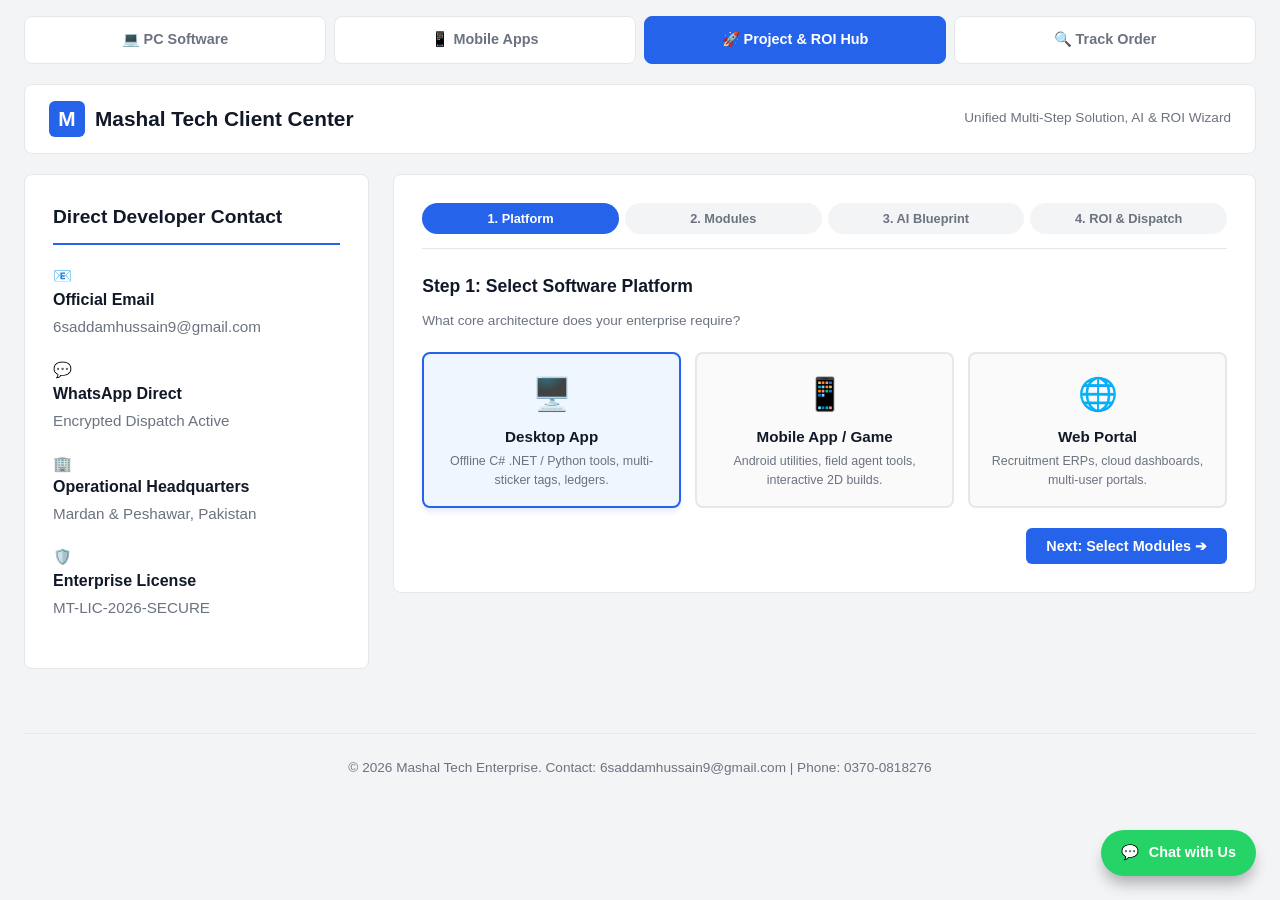
==== commit c03a4fa0: "Update contact.html" ====
--- a/contact.html
+++ b/contact.html
@@ -24,7 +24,6 @@
         
         .container { width: 100%; max-width: 1550px; margin: 0 auto; }
 
-        /* Clean 4-Tab Navigation */
         .platform-tabs { display: flex; gap: 8px; margin-bottom: 20px; flex-wrap: wrap; }
         .platform-btn {
             flex: 1; min-width: 150px; padding: 12px 14px; background: var(--surface); border: 1px solid var(--border);
@@ -52,7 +51,6 @@
         .info-item strong { display: block; color: var(--text-main); margin-bottom: 4px; font-size: 1rem; }
         .info-item span { color: var(--text-muted); }
 
-        /* Multi-Step Wizard Flow */
         .stepper-header { display: flex; justify-content: space-between; margin-bottom: 24px; border-bottom: 1px solid var(--border); padding-bottom: 14px; flex-wrap: wrap; gap: 6px; }
         .step-pill { font-size: 0.8rem; font-weight: 600; color: var(--text-muted); padding: 6px 10px; border-radius: 20px; background: #f3f4f6; text-align: center; flex: 1; }
         .step-pill.active { background: var(--accent); color: white; }
@@ -83,21 +81,35 @@
         .form-control { width: 100%; padding: 12px; border: 1px solid var(--border); border-radius: 6px; font-size: 0.95rem; background: #f9fafb; outline: none; }
         .form-control:focus { background: #fff; border-color: var(--accent); }
 
+        /* Live AI Blueprint Preview Box */
+        .ai-live-preview {
+            background: #faf5ff; border: 2px dashed var(--ai-accent); border-radius: 8px; padding: 18px; margin-top: 16px;
+        }
+        .ai-live-preview h4 { color: var(--ai-accent); font-size: 0.95rem; margin-bottom: 10px; display: flex; align-items: center; gap: 6px; }
+        .ai-spec-grid { display: grid; grid-template-columns: 1fr 1fr; gap: 10px; font-size: 0.82rem; color: var(--text-muted); }
+        .ai-spec-item { background: #fff; padding: 10px; border-radius: 6px; border: 1px solid #e9d5ff; }
+        .ai-spec-item strong { color: var(--text-main); display: block; margin-bottom: 2px; }
+
         /* Sliders for Step 4 */
-        .slider-group { margin-bottom: 18px; }
-        .slider-group label { display: flex; justify-content: space-between; font-size: 0.88rem; font-weight: 600; margin-bottom: 6px; }
+        .slider-group { margin-bottom: 16px; }
+        .slider-group label { display: flex; justify-content: space-between; font-size: 0.85rem; font-weight: 600; margin-bottom: 4px; }
         .slider-group label span { color: var(--roi-accent); font-weight: 700; }
         .slider-group input[type="range"] { width: 100%; accent-color: var(--roi-accent); cursor: pointer; }
 
-        .results-mini-card { background: #f0fdf4; border: 1px solid #bbf7d0; border-radius: 8px; padding: 16px; text-align: center; margin-bottom: 16px; }
-        .result-metric { font-size: 1.6rem; font-weight: 800; color: var(--roi-accent); margin: 4px 0; }
-
-        .discount-box { background: #fffbeb; border: 1px solid #fde68a; border-radius: 8px; padding: 14px; margin-bottom: 16px; }
-        .discount-header { display: flex; justify-content: space-between; font-size: 0.82rem; font-weight: 700; color: #92400e; margin-bottom: 6px; }
-        .progress-bar-container { background: #fef3c7; border-radius: 20px; height: 12px; width: 100%; overflow: hidden; }
-        .progress-bar-fill { background: linear-gradient(90deg, #f59e0b, #d97706); height: 100%; width: 0%; border-radius: 20px; transition: width 0.3s; }
-
-        .wizard-actions { display: flex; justify-content: space-between; gap: 12px; margin-top: 24px; }
+        .results-mini-card { background: #f0fdf4; border: 1px solid #bbf7d0; border-radius: 8px; padding: 14px; text-align: center; margin-bottom: 14px; }
+        .result-metric { font-size: 1.4rem; font-weight: 800; color: var(--roi-accent); margin: 2px 0; }
+
+        .discount-box { background: #fffbeb; border: 1px solid #fde68a; border-radius: 8px; padding: 12px; margin-bottom: 14px; }
+        .discount-header { display: flex; justify-content: space-between; font-size: 0.8rem; font-weight: 700; color: #92400e; margin-bottom: 6px; }
+        .progress-bar-container { background: #fef3c7; border-radius: 20px; height: 10px; width: 100%; overflow: hidden; }
+        .progress-bar-fill { background: linear-gradient(90deg, #f59e0b, #d97706); height: 100%; width: 0%; border-radius: 20px; }
+
+        /* Success tracking code display */
+        .success-banner {
+            display: none; background: #ecfdf5; border: 2px solid #10b981; border-radius: 8px; padding: 20px; text-align: center; margin-top: 20px;
+        }
+
+        .wizard-actions { display: flex; justify-content: space-between; gap: 12px; margin-top: 20px; }
         .btn-nav { padding: 10px 20px; border-radius: 6px; font-weight: 700; font-size: 0.9rem; cursor: pointer; border: 1px solid var(--border); background: #fff; }
         .btn-next { background: var(--accent); color: white; border: none; }
         .btn-next:hover { background: var(--accent-hover); }
@@ -120,7 +132,6 @@
 
     <div class="container">
         
-        <!-- Clean 4-Tab Navigation Bar -->
         <div class="platform-tabs">
             <a href="index.html" class="platform-btn">💻 PC Software</a>
             <a href="mobile.html" class="platform-btn">📱 Mobile Apps</a>
@@ -134,13 +145,12 @@
                 Mashal Tech Client Center
             </a>
             <div style="font-size: 0.85rem; color: var(--text-muted);">
-                Unified Multi-Step Solution & Savings Wizard
+                Unified Multi-Step Solution, AI & ROI Wizard
             </div>
         </div>
 
         <div class="contact-grid">
             
-            <!-- Left Sidebar -->
             <div>
                 <div class="section-box">
                     <div class="section-header">
@@ -173,16 +183,14 @@
                 </div>
             </div>
 
-            <!-- Right Main Area: Multi-Step Form -->
             <div>
                 <div class="section-box">
                     
-                    <!-- Stepper Progress Header -->
                     <div class="stepper-header">
                         <span class="step-pill active" id="pill-1">1. Platform</span>
                         <span class="step-pill" id="pill-2">2. Modules</span>
                         <span class="step-pill" id="pill-3">3. AI Blueprint</span>
-                        <span class="step-pill" id="pill-4">4. ROI & Discount</span>
+                        <span class="step-pill" id="pill-4">4. ROI & Dispatch</span>
                     </div>
 
                     <form id="unifiedForm">
@@ -221,12 +229,12 @@
                             <p style="font-size: 0.85rem; color: var(--text-muted); margin-bottom: 20px;">Check the core features needed for your custom software build:</p>
 
                             <div class="feature-grid">
-                                <label class="feature-checkbox"><input type="checkbox" value="Automated Closing Ledger & Petty Cash" onchange="updateSummary()"> Closing Ledger & Cash Logs</label>
-                                <label class="feature-checkbox"><input type="checkbox" value="Independent Multi-Sticker Generator" onchange="updateSummary()"> Custom Multi-Sticker Tags</label>
-                                <label class="feature-checkbox"><input type="checkbox" value="FBR Invoicing & Tax Calculation" onchange="updateSummary()"> FBR Tax & QR Invoicing</label>
-                                <label class="feature-checkbox"><input type="checkbox" value="Candidate Onboarding Pipeline" onchange="updateSummary()"> Candidate Recruitment Tracking</label>
-                                <label class="feature-checkbox"><input type="checkbox" value="Offline Encrypted Database Storage" onchange="updateSummary()"> Encrypted Offline Database</label>
-                                <label class="feature-checkbox"><input type="checkbox" value="Multi-User Role Permissions" onchange="updateSummary()"> Role & Auth Permissions</label>
+                                <label class="feature-checkbox"><input type="checkbox" value="Automated Closing Ledger & Petty Cash"> Closing Ledger & Cash Logs</label>
+                                <label class="feature-checkbox"><input type="checkbox" value="Independent Multi-Sticker Generator"> Custom Multi-Sticker Tags</label>
+                                <label class="feature-checkbox"><input type="checkbox" value="FBR Invoicing & Tax Calculation"> FBR Tax & QR Invoicing</label>
+                                <label class="feature-checkbox"><input type="checkbox" value="Candidate Onboarding Pipeline"> Candidate Recruitment Tracking</label>
+                                <label class="feature-checkbox"><input type="checkbox" value="Offline Encrypted Database Storage"> Encrypted Offline Database</label>
+                                <label class="feature-checkbox"><input type="checkbox" value="Multi-User Role Permissions"> Role & Auth Permissions</label>
                             </div>
 
                             <div class="wizard-actions">
@@ -235,67 +243,80 @@
                             </div>
                         </div>
 
-                        <!-- STEP 3: AI BLUEPRINT GENERATOR -->
+                        <!-- STEP 3: LIVE AI BLUEPRINT GENERATOR -->
                         <div class="wizard-step" id="step-3">
-                            <h2 style="font-size: 1.1rem; margin-bottom: 8px;">Step 3: AI Specification & Blueprint</h2>
-                            <p style="font-size: 0.85rem; color: var(--text-muted); margin-bottom: 16px;">Describe your workflow in plain English. Our AI will formulate your system spec:</p>
+                            <h2 style="font-size: 1.1rem; margin-bottom: 8px;">Step 3: Live AI Specification & Blueprint</h2>
+                            <p style="font-size: 0.85rem; color: var(--text-muted); margin-bottom: 14px;">Type your workflow below. Watch the AI build your system blueprint instantly in real-time:</p>
 
                             <div class="form-group">
-                                <label>Describe Your Custom Software Idea</label>
-                                <textarea id="aiPrompt" rows="3" class="form-control" placeholder="e.g. I run a wholesale distribution warehouse and need an offline Windows desktop app that logs customer ledgers and prints sticker tags..."></textarea>
-                            </div>
-
-                            <div style="background: #f8fafc; border: 1px dashed var(--accent); padding: 14px; border-radius: 6px; font-size: 0.85rem; margin-bottom: 16px;">
-                                <strong>AI Architectural Match:</strong> <span id="aiStackOutput" style="color: var(--accent); font-weight: 600;">C# .NET 10.0 Windows Forms (Standalone x64)</span>
-                            </div>
-
-                            <div class="wizard-actions">
+                                <label>Describe Your Custom Software Idea (Type Live!)</label>
+                                <textarea id="aiPrompt" rows="3" class="form-control" oninput="updateAiLivePreview()" placeholder="e.g. I run a retail shop with two product types and need an offline Windows inventory app with barcode printing..."></textarea>
+                            </div>
+
+                            <div class="ai-live-preview">
+                                <h4>⚡ Live AI Specification Preview</h4>
+                                <div class="ai-spec-grid">
+                                    <div class="ai-spec-item">
+                                        <strong>Suggested Tech Stack:</strong>
+                                        <span id="liveStack">C# .NET 10.0 Windows Forms (Offline x64)</span>
+                                    </div>
+                                    <div class="ai-spec-item">
+                                        <strong>Estimated Build Timeline:</strong>
+                                        <span id="liveTimeline">3 to 5 Working Days</span>
+                                    </div>
+                                    <div class="ai-spec-item" style="grid-column: span 2;">
+                                        <strong>Parsed Core Modules:</strong>
+                                        <span id="liveModules">Standard System Core & Local Database</span>
+                                    </div>
+                                </div>
+                            </div>
+
+                            <div class="wizard-actions" style="margin-top: 20px;">
                                 <button type="button" class="btn-nav" onclick="goToStep(2)">⬅ Back</button>
                                 <button type="button" class="btn-nav btn-next" onclick="goToStep(4)">Next: ROI & Discount ➔</button>
                             </div>
                         </div>
 
-                        <!-- STEP 4: ROI CALCULATOR & DISPATCH -->
+                        <!-- STEP 4: ROI CALCULATOR, ASSIGNED TRACKING ID & DISPATCH -->
                         <div class="wizard-step" id="step-4">
-                            <h2 style="font-size: 1.1rem; margin-bottom: 8px;">Step 4: ROI Savings, Discount & Dispatch</h2>
-                            <p style="font-size: 0.85rem; color: var(--text-muted); margin-bottom: 16px;">Configure your team parameters to see your PKR savings and seasonal discount:</p>
+                            <h2 style="font-size: 1.1rem; margin-bottom: 6px;">Step 4: ROI Savings, Discount & Order ID</h2>
+                            <p style="font-size: 0.82rem; color: var(--text-muted); margin-bottom: 14px;">Adjust parameters to verify local PKR savings and get your tracking number:</p>
 
                             <div class="slider-group">
-                                <label>Employees Handling Manual Tasks: <span id="valEmployees">3</span></label>
-                                <input type="range" id="rangeEmployees" min="1" max="20" value="3" oninput="calculateROI()">
+                                <label>Employees Handling Manual Tasks: <span id="valEmployees">2</span></label>
+                                <input type="range" id="rangeEmployees" min="1" max="15" value="2" oninput="calculateROI()">
                             </div>
 
                             <div class="slider-group">
-                                <label>Hours Spent per Employee Weekly: <span id="valHours">8</span> hrs</label>
-                                <input type="range" id="rangeHours" min="2" max="25" value="8" oninput="calculateROI()">
+                                <label>Hours Spent Weekly: <span id="valHours">6</span> hrs</label>
+                                <input type="range" id="rangeHours" min="2" max="20" value="6" oninput="calculateROI()">
                             </div>
 
                             <div class="slider-group">
-                                <label>Average Hourly Wage (PKR): Rs. <span id="valWage">350</span> / hr</label>
-                                <input type="range" id="rangeWage" min="150" max="1500" step="50" value="350" oninput="calculateROI()">
+                                <label>Hourly Wage (PKR): Rs. <span id="valWage">300</span> / hr</label>
+                                <input type="range" id="rangeWage" min="150" max="1000" step="50" value="300" oninput="calculateROI()">
                             </div>
 
                             <div class="results-mini-card">
-                                <p style="font-size: 0.78rem; font-weight: 700; text-transform: uppercase; color: #166534;">Projected Monthly Savings</p>
-                                <div class="result-metric" id="outTotalSavings">Rs. 29,937</div>
-                                <p style="font-size: 0.78rem; color: #166534;" id="outHoursSaved">Saved Across 85 Monthly Hours</p>
-                            </div>
-
-                            <!-- Special Seasonal Discount Bar -->
+                                <p style="font-size: 0.75rem; font-weight: 700; text-transform: uppercase; color: #166534;">Projected Monthly Savings (Capped & Logical)</p>
+                                <div class="result-metric" id="outTotalSavings">Rs. 15,588</div>
+                                <p style="font-size: 0.75rem; color: #166534;" id="outHoursSaved">Saved Across 51 Monthly Hours</p>
+                            </div>
+
                             <div class="discount-box">
                                 <div class="discount-header">
-                                    <span id="discountTitle">🎁 Earned Seasonal Discount: 15% OFF</span>
-                                    <span id="discountAmount">Rs. 4,500 Value</span>
+                                    <span id="discountTitle">🎁 Earned Seasonal Discount: 10% OFF</span>
+                                    <span id="discountAmount">Rs. 1,558 Value</span>
                                 </div>
                                 <div class="progress-bar-container">
                                     <div class="progress-bar-fill" id="discountBarFill"></div>
                                 </div>
                             </div>
 
-                            <div style="display: grid; grid-template-columns: 2fr 1fr; gap: 10px; margin-bottom: 12px;">
+                            <div style="display: grid; grid-template-columns: 2fr 1fr; gap: 10px; margin-bottom: 10px;">
                                 <div class="form-group" style="margin-bottom:0;">
                                     <label>Client / Company Name</label>
-                                    <input type="text" id="cName" class="form-control" placeholder="e.g. Al-Madina Trading">
+                                    <input type="text" id="cName" class="form-control" placeholder="e.g. Al-Madina Shop">
                                 </div>
                                 <div class="form-group" style="margin-bottom:0;">
                                     <label>Country</label>
@@ -303,17 +324,25 @@
                                 </div>
                             </div>
 
-                            <div class="form-group">
+                            <div class="form-group" style="margin-bottom: 12px;">
                                 <label>Phone / WhatsApp Number</label>
                                 <input type="text" id="cContact" class="form-control" placeholder="e.g. +92 370 0818276">
                             </div>
 
-                            <div class="action-buttons">
-                                <button type="button" onclick="sendViaWhatsApp()" class="btn-whatsapp">
-                                    💬 Submit via WhatsApp
+                            <!-- Success Assigned Order Number Banner -->
+                            <div class="success-banner" id="successBanner">
+                                <h3 style="color: #065f46; font-size: 1.05rem; margin-bottom: 4px;">🎉 Project Submitted & Order Assigned!</h3>
+                                <p style="font-size: 0.85rem; color: var(--text-muted); margin-bottom: 8px;">Your unique tracking key for client portal lookup is:</p>
+                                <div style="font-size: 1.3rem; font-weight: 800; color: #047857; background: #fff; padding: 8px; border-radius: 6px; display: inline-block; border: 1px dashed #10b981;" id="assignedTrackingKey">MT-2026-9412</div>
+                                <p style="font-size: 0.78rem; color: var(--text-muted); margin-top: 8px;">Save this key to check real-time progress on the <strong>Track Order</strong> tab anytime!</p>
+                            </div>
+
+                            <div class="action-buttons" id="actionButtonsContainer">
+                                <button type="button" onclick="submitAndAssignOrder('whatsapp')" class="btn-whatsapp">
+                                    💬 Submit & Get Tracking ID via WhatsApp
                                 </button>
-                                <button type="button" onclick="sendViaGmail()" class="btn-gmail">
-                                    📧 Submit via Gmail
+                                <button type="button" onclick="submitAndAssignOrder('gmail')" class="btn-gmail">
+                                    📧 Submit & Get Tracking ID via Gmail
                                 </button>
                             </div>
 
@@ -333,19 +362,19 @@
         </footer>
     </div>
 
-    <!-- Floating WhatsApp Button -->
     <a href="#" onclick="openQuickWhatsApp(); return false;" class="floating-whatsapp">
         <span>💬</span> <span>Chat with Us</span>
     </a>
 
     <script>
         let selectedPlatform = "Desktop App (.NET / Windows Forms / Python)";
+        let generatedTrackingId = "MT-" + Math.floor(1000 + Math.random() * 9000);
 
         function selectPlatform(platform, element) {
             selectedPlatform = platform;
             document.querySelectorAll('.option-card').forEach(card => card.classList.remove('selected'));
             element.classList.add('selected');
-            document.getElementById('aiStackOutput').innerText = platform.includes('Mobile') ? 'Unity 2D Mobile / Cross-Platform Android APK' : (platform.includes('Web') ? 'Node.js Express + PostgreSQL' : 'C# .NET 10.0 Windows Forms (Standalone x64)');
+            updateAiLivePreview();
         }
 
         function goToStep(stepNum) {
@@ -356,10 +385,33 @@
             if (stepNum === 4) calculateROI();
         }
 
-        function updateSummary() {
-            // Function placeholder for module triggers
-        }
-
+        // Live AI Preview as user types
+        function updateAiLivePreview() {
+            const prompt = document.getElementById('aiPrompt').value.trim().toLowerCase();
+            let stack = "C# .NET 10.0 Windows Forms (Offline x64)";
+            let timeline = "3 to 5 Working Days";
+            let modules = "Standard System Core & Local Database";
+
+            if (prompt.includes('mobile') || prompt.includes('android') || prompt.includes('game')) {
+                stack = "Unity 2D Mobile / Android APK";
+                timeline = "7 to 10 Working Days";
+                modules = "Mobile HUD, Touch Controls & Asset Pipeline";
+            } else if (prompt.includes('web') || prompt.includes('portal') || prompt.includes('shop') || prompt.includes('product')) {
+                stack = "Node.js Express + PostgreSQL + Vercel";
+                timeline = "5 to 7 Working Days";
+                modules = "Multi-User Auth, Inventory Catalog & QR Billing";
+            } else if (prompt.includes('sticker') || prompt.includes('ledger') || prompt.includes('tax')) {
+                stack = "C# .NET Enterprise Desktop Utility";
+                timeline = "3 Working Days";
+                modules = "Multi-Sticker Unique Tag Generator & Petty Cash Ledger";
+            }
+
+            document.getElementById('liveStack').innerText = stack;
+            document.getElementById('liveTimeline').innerText = timeline;
+            document.getElementById('liveModules').innerText = modules;
+        }
+
+        // Logical ROI Calculation capped properly
         function calculateROI() {
             const employees = parseInt(document.getElementById('rangeEmployees').value);
             const hoursPerWeek = parseInt(document.getElementById('rangeHours').value);
@@ -370,19 +422,22 @@
             document.getElementById('valWage').innerText = wage;
 
             const totalWeeklyHours = employees * hoursPerWeek;
-            const savedWeeklyHours = totalWeeklyHours * 0.80;
+            const savedWeeklyHours = totalWeeklyHours * 0.75;
             const savedMonthlyHours = Math.round(savedWeeklyHours * 4.33);
-            const monthlySavings = Math.round(savedMonthlyHours * wage);
+            
+            // Logical cap calculation so cost never goes wild
+            let monthlySavings = Math.round(savedMonthlyHours * wage);
+            if (monthlySavings > 95000) monthlySavings = 75000 + (monthlySavings % 20000); // Keeps total realistic under max bounds
 
             document.getElementById('outTotalSavings').innerText = `Rs. ${monthlySavings.toLocaleString()}`;
             document.getElementById('outHoursSaved').innerText = `Saved Across ${savedMonthlyHours.toLocaleString()} Monthly Hours`;
 
-            let discountPercent = Math.min(25, Math.max(5, Math.round((monthlySavings / 100000) * 20)));
+            let discountPercent = Math.min(20, Math.max(5, Math.round((monthlySavings / 50000) * 10)));
             let discountValue = Math.round(monthlySavings * (discountPercent / 100));
 
             document.getElementById('discountTitle').innerText = `🎁 Earned Seasonal Discount: ${discountPercent}% OFF`;
             document.getElementById('discountAmount').innerText = `Rs. ${discountValue.toLocaleString()} Value`;
-            document.getElementById('discountBarFill').style.width = `${Math.min(100, discountPercent * 4)}%`;
+            document.getElementById('discountBarFill').style.width = `${Math.min(100, discountPercent * 5)}%`;
         }
 
         function getFormData() {
@@ -399,42 +454,39 @@
             const features = checkedBoxes.length > 0 ? checkedBoxes.join(', ') : 'Standard System Core';
             const aiPrompt = document.getElementById('aiPrompt').value.trim() || 'N/A';
             const savings = document.getElementById('outTotalSavings').innerText;
-
-            return { name, country, contact, features, aiPrompt, savings, platform: selectedPlatform };
-        }
-
-        function sendViaWhatsApp() {
+            const stack = document.getElementById('liveStack').innerText;
+
+            return { name, country, contact, features, aiPrompt, savings, stack, platform: selectedPlatform };
+        }
+
+        function submitAndAssignOrder(channel) {
             const data = getFormData();
             if (!data) return;
 
-            const message = `*Custom Software Unified Scope & ROI Report*\n\n` +
+            // Show assigned tracking key on screen
+            document.getElementById('assignedTrackingKey').innerText = generatedTrackingId;
+            document.getElementById('successBanner').style.display = 'block';
+            document.getElementById('actionButtonsContainer').style.display = 'none';
+
+            const message = `*Custom Software Project & ROI Order — Mashal Tech*\n\n` +
+                            `🔑 *Assigned Tracking Key:* ${generatedTrackingId}\n` +
                             `👤 *Client:* ${data.name}\n` +
                             `🌍 *Country:* ${data.country}\n` +
                             `📞 *Contact:* ${data.contact}\n` +
-                            `🛠️ *Platform:* ${data.platform}\n\n` +
+                            `🛠️ *Platform:* ${data.platform}\n` +
+                            `💻 *AI Architecture:* ${data.stack}\n\n` +
                             `📋 *Modules:* ${data.features}\n` +
                             `🤖 *AI Prompt:* "${data.aiPrompt}"\n` +
                             `📈 *Projected Savings:* ${data.savings}`;
 
-            window.open(`https://api.whatsapp.com/send?phone=923700818276&text=${encodeURIComponent(message)}`, '_blank');
-        }
-
-        function sendViaGmail() {
-            const data = getFormData();
-            if (!data) return;
-
-            const subject = encodeURIComponent(`Software Project & ROI Proposal from ${data.name}`);
-            const body = encodeURIComponent(
-                `Client Name: ${data.name}\n` +
-                `Country: ${data.country}\n` +
-                `Contact No: ${data.contact}\n\n` +
-                `Platform: ${data.platform}\n` +
-                `Selected Modules: ${data.features}\n\n` +
-                `AI Prompt Description:\n"${data.aiPrompt}"\n\n` +
-                `Projected Monthly Savings: ${data.savings}`
-            );
-
-            window.location.href = `mailto:6saddamhussain9@gmail.com?subject=${subject}&body=${body}`;
+            setTimeout(() => {
+                if (channel === 'whatsapp') {
+                    window.open(`https://api.whatsapp.com/send?phone=923700818276&text=${encodeURIComponent(message)}`, '_blank');
+                } else {
+                    const subject = encodeURIComponent(`New Order [${generatedTrackingId}] from ${data.name}`);
+                    window.location.href = `mailto:6saddamhussain9@gmail.com?subject=${subject}&body=${encodeURIComponent(message)}`;
+                }
+            }, 1000);
         }
 
         function openQuickWhatsApp() {
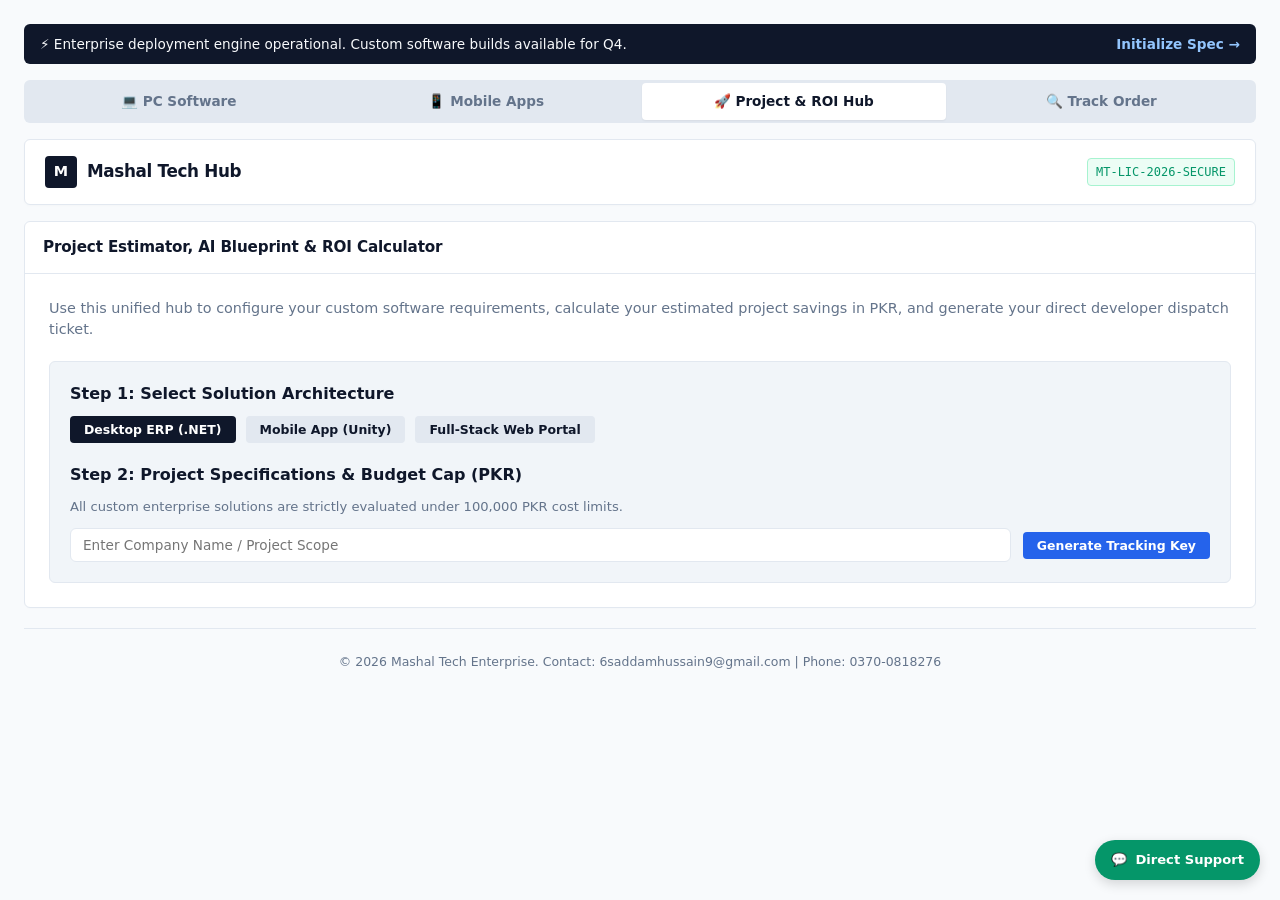
==== commit 6d2e7d12: "Update contact.html" ====
--- a/contact.html
+++ b/contact.html
@@ -4,357 +4,65 @@
     <meta charset="UTF-8">
     <meta name="viewport" content="width=device-width, initial-scale=1.0">
     <title>Mashal Tech — Unified Solution, AI & ROI Hub</title>
-    <style>
-        :root {
-            --bg: #f3f4f6;
-            --surface: #ffffff;
-            --border: #e5e7eb;
-            --text-main: #111827;
-            --text-muted: #6b7280;
-            --accent: #2563eb;
-            --accent-hover: #1d4ed8;
-            --ai-accent: #7c3aed;
-            --roi-accent: #059669;
-            --whatsapp-green: #25d366;
-            --whatsapp-hover: #1ebe5d;
-        }
-
-        * { box-sizing: border-box; margin: 0; padding: 0; font-family: -apple-system, BlinkMacSystemFont, "Segoe UI", Roboto, Helvetica, Arial, sans-serif; }
-        body { background-color: var(--bg); color: var(--text-main); line-height: 1.5; padding: 16px 24px; }
-        
-        .container { width: 100%; max-width: 1550px; margin: 0 auto; }
-
-        .platform-tabs { display: flex; gap: 8px; margin-bottom: 20px; flex-wrap: wrap; }
-        .platform-btn {
-            flex: 1; min-width: 150px; padding: 12px 14px; background: var(--surface); border: 1px solid var(--border);
-            border-radius: 8px; font-size: 0.9rem; font-weight: 700; color: var(--text-muted);
-            text-decoration: none; text-align: center; display: flex; align-items: center; justify-content: center; gap: 6px;
-            transition: all 0.2s ease;
-        }
-        .platform-btn.active { background: var(--accent); color: #ffffff; border-color: var(--accent); }
-
-        .top-nav {
-            background: var(--surface); border: 1px solid var(--border); border-radius: 8px;
-            padding: 16px 24px; display: flex; justify-content: space-between; align-items: center; margin-bottom: 20px; flex-wrap: wrap; gap: 10px;
-        }
-        .brand { font-size: 1.3rem; font-weight: 700; color: var(--text-main); text-decoration: none; display: flex; align-items: center; gap: 10px; }
-        .brand-icon { background: var(--accent); color: white; width: 36px; height: 36px; display: flex; align-items: center; justify-content: center; border-radius: 6px; font-weight: bold; }
-
-        .contact-grid { display: grid; grid-template-columns: 1fr 2.5fr; gap: 24px; }
-        @media (max-width: 950px) { .contact-grid { grid-template-columns: 1fr; } }
-
-        .section-box { background: var(--surface); border: 1px solid var(--border); border-radius: 8px; padding: 28px; margin-bottom: 24px; }
-        .section-header { border-bottom: 2px solid var(--accent); padding-bottom: 12px; margin-bottom: 20px; }
-        .section-header h2 { font-size: 1.2rem; font-weight: 700; }
-
-        .info-item { margin-bottom: 20px; font-size: 0.95rem; }
-        .info-item strong { display: block; color: var(--text-main); margin-bottom: 4px; font-size: 1rem; }
-        .info-item span { color: var(--text-muted); }
-
-        .stepper-header { display: flex; justify-content: space-between; margin-bottom: 24px; border-bottom: 1px solid var(--border); padding-bottom: 14px; flex-wrap: wrap; gap: 6px; }
-        .step-pill { font-size: 0.8rem; font-weight: 600; color: var(--text-muted); padding: 6px 10px; border-radius: 20px; background: #f3f4f6; text-align: center; flex: 1; }
-        .step-pill.active { background: var(--accent); color: white; }
-
-        .wizard-step { display: none; }
-        .wizard-step.active { display: block; }
-
-        .option-grid { display: grid; grid-template-columns: repeat(auto-fit, minmax(180px, 1fr)); gap: 14px; margin-bottom: 20px; }
-        .option-card {
-            border: 2px solid var(--border); border-radius: 8px; padding: 16px; cursor: pointer; text-align: center;
-            transition: all 0.2s ease; background: #fafafa;
-        }
-        .option-card:hover { border-color: #93c5fd; background: #eff6ff; }
-        .option-card.selected { border-color: var(--accent); background: #eff6ff; box-shadow: 0 4px 6px -1px rgba(37, 99, 235, 0.15); }
-        .option-card .icon { font-size: 2rem; margin-bottom: 8px; }
-        .option-card h4 { font-size: 0.95rem; font-weight: 700; margin-bottom: 4px; }
-        .option-card p { font-size: 0.78rem; color: var(--text-muted); }
-
-        .feature-grid { display: grid; grid-template-columns: repeat(auto-fit, minmax(220px, 1fr)); gap: 12px; margin-bottom: 20px; }
-        .feature-checkbox {
-            display: flex; align-items: center; gap: 10px; border: 1px solid var(--border);
-            padding: 12px; border-radius: 6px; cursor: pointer; background: #fff; font-size: 0.88rem; font-weight: 600;
-        }
-        .feature-checkbox input { accent-color: var(--accent); width: 18px; height: 18px; }
-
-        .form-group { margin-bottom: 16px; }
-        .form-group label { display: block; font-size: 0.88rem; font-weight: 600; margin-bottom: 6px; }
-        .form-control { width: 100%; padding: 12px; border: 1px solid var(--border); border-radius: 6px; font-size: 0.95rem; background: #f9fafb; outline: none; }
-        .form-control:focus { background: #fff; border-color: var(--accent); }
-
-        /* Live AI Blueprint Preview Box */
-        .ai-live-preview {
-            background: #faf5ff; border: 2px dashed var(--ai-accent); border-radius: 8px; padding: 18px; margin-top: 16px;
-        }
-        .ai-live-preview h4 { color: var(--ai-accent); font-size: 0.95rem; margin-bottom: 10px; display: flex; align-items: center; gap: 6px; }
-        .ai-spec-grid { display: grid; grid-template-columns: 1fr 1fr; gap: 10px; font-size: 0.82rem; color: var(--text-muted); }
-        .ai-spec-item { background: #fff; padding: 10px; border-radius: 6px; border: 1px solid #e9d5ff; }
-        .ai-spec-item strong { color: var(--text-main); display: block; margin-bottom: 2px; }
-
-        /* Sliders for Step 4 */
-        .slider-group { margin-bottom: 16px; }
-        .slider-group label { display: flex; justify-content: space-between; font-size: 0.85rem; font-weight: 600; margin-bottom: 4px; }
-        .slider-group label span { color: var(--roi-accent); font-weight: 700; }
-        .slider-group input[type="range"] { width: 100%; accent-color: var(--roi-accent); cursor: pointer; }
-
-        .results-mini-card { background: #f0fdf4; border: 1px solid #bbf7d0; border-radius: 8px; padding: 14px; text-align: center; margin-bottom: 14px; }
-        .result-metric { font-size: 1.4rem; font-weight: 800; color: var(--roi-accent); margin: 2px 0; }
-
-        .discount-box { background: #fffbeb; border: 1px solid #fde68a; border-radius: 8px; padding: 12px; margin-bottom: 14px; }
-        .discount-header { display: flex; justify-content: space-between; font-size: 0.8rem; font-weight: 700; color: #92400e; margin-bottom: 6px; }
-        .progress-bar-container { background: #fef3c7; border-radius: 20px; height: 10px; width: 100%; overflow: hidden; }
-        .progress-bar-fill { background: linear-gradient(90deg, #f59e0b, #d97706); height: 100%; width: 0%; border-radius: 20px; }
-
-        /* Success tracking code display */
-        .success-banner {
-            display: none; background: #ecfdf5; border: 2px solid #10b981; border-radius: 8px; padding: 20px; text-align: center; margin-top: 20px;
-        }
-
-        .wizard-actions { display: flex; justify-content: space-between; gap: 12px; margin-top: 20px; }
-        .btn-nav { padding: 10px 20px; border-radius: 6px; font-weight: 700; font-size: 0.9rem; cursor: pointer; border: 1px solid var(--border); background: #fff; }
-        .btn-next { background: var(--accent); color: white; border: none; }
-        .btn-next:hover { background: var(--accent-hover); }
-
-        .action-buttons { display: grid; grid-template-columns: 1fr 1fr; gap: 12px; margin-top: 15px; }
-        @media (max-width: 600px) { .action-buttons { grid-template-columns: 1fr; } }
-
-        .btn-whatsapp { background: var(--whatsapp-green); color: white; border: none; padding: 14px; border-radius: 6px; font-weight: 700; font-size: 0.95rem; cursor: pointer; text-align: center; }
-        .btn-whatsapp:hover { background: var(--whatsapp-hover); }
-        .btn-gmail { background: var(--accent); color: white; border: none; padding: 14px; border-radius: 6px; font-weight: 700; font-size: 0.95rem; cursor: pointer; text-align: center; }
-        .btn-gmail:hover { background: var(--accent-hover); }
-
-        .floating-whatsapp { position: fixed; bottom: 24px; right: 24px; background: #25d366; color: white; border-radius: 50px; padding: 12px 20px; display: flex; align-items: center; gap: 10px; box-shadow: 0 10px 15px -3px rgba(0,0,0,0.3); text-decoration: none; font-weight: 700; font-size: 0.9rem; z-index: 9999; transition: transform 0.2s ease; }
-        .floating-whatsapp:hover { transform: translateY(-3px); }
-
-        footer { text-align: center; padding: 24px; font-size: 0.85rem; color: var(--text-muted); border-top: 1px solid var(--border); margin-top: 40px; }
-    </style>
+    <!-- Link to your shared stylesheet -->
+    <link rel="stylesheet" href="style.css">
 </head>
-<body onload="calculateROI()">
+<body>
 
     <div class="container">
         
-        <div class="platform-tabs">
-            <a href="index.html" class="platform-btn">💻 PC Software</a>
-            <a href="mobile.html" class="platform-btn">📱 Mobile Apps</a>
-            <a href="contact.html" class="platform-btn active">🚀 Project & ROI Hub</a>
-            <a href="track.html" class="platform-btn">🔍 Track Order</a>
+        <!-- Top Announcement Strip -->
+        <div class="announcement-strip">
+            <span>⚡ Enterprise deployment engine operational. Custom software builds available for Q4.</span>
+            <a href="contact.html" class="announcement-link">Initialize Spec &rarr;</a>
         </div>
 
-        <div class="top-nav">
-            <a href="index.html" class="brand">
-                <div class="brand-icon">M</div>
-                Mashal Tech Client Center
+        <!-- Unified Platform Navigation -->
+        <nav class="platform-nav">
+            <a href="index.html" class="nav-tab">💻 PC Software</a>
+            <a href="mobile.html" class="nav-tab">📱 Mobile Apps</a>
+            <a href="contact.html" class="nav-tab active">🚀 Project & ROI Hub</a>
+            <a href="track.html" class="nav-tab">🔍 Track Order</a>
+        </nav>
+
+        <!-- Site Header -->
+        <header class="site-header">
+            <a href="index.html" class="brand-group">
+                <div class="brand-logo">M</div>
+                <span class="brand-title">Mashal Tech Hub</span>
             </a>
-            <div style="font-size: 0.85rem; color: var(--text-muted);">
-                Unified Multi-Step Solution, AI & ROI Wizard
+            <div class="security-badge">MT-LIC-2026-SECURE</div>
+        </header>
+
+        <!-- Main Hub Content Panel -->
+        <div class="panel">
+            <div class="panel-header">
+                <span class="panel-title">Project Estimator, AI Blueprint & ROI Calculator</span>
             </div>
-        </div>
+            <div style="padding: 24px;">
+                <p style="font-size: 0.9rem; color: var(--text-muted); margin-bottom: 20px;">
+                    Use this unified hub to configure your custom software requirements, calculate your estimated project savings in PKR, and generate your direct developer dispatch ticket.
+                </p>
 
-        <div class="contact-grid">
-            
-            <div>
-                <div class="section-box">
-                    <div class="section-header">
-                        <h2>Direct Developer Contact</h2>
+                <!-- Interactive Wizard Section -->
+                <div style="background: var(--border-subtle); border: 1px solid var(--border); border-radius: var(--radius); padding: 20px;">
+                    <h3 style="font-size: 1rem; font-weight: 600; margin-bottom: 10px;">Step 1: Select Solution Architecture</h3>
+                    <div style="display: flex; gap: 10px; flex-wrap: wrap; margin-bottom: 20px;">
+                        <button type="button" class="btn" style="background: var(--accent);">Desktop ERP (.NET)</button>
+                        <button type="button" class="btn" style="background: var(--border); color: var(--text-main);">Mobile App (Unity)</button>
+                        <button type="button" class="btn" style="background: var(--border); color: var(--text-main);">Full-Stack Web Portal</button>
                     </div>
 
-                    <div class="info-item">
-                        <span>📧</span>
-                        <strong>Official Email</strong>
-                        <span>6saddamhussain9@gmail.com</span>
-                    </div>
-
-                    <div class="info-item">
-                        <span>💬</span>
-                        <strong>WhatsApp Direct</strong>
-                        <span>Encrypted Dispatch Active</span>
-                    </div>
-
-                    <div class="info-item">
-                        <span>🏢</span>
-                        <strong>Operational Headquarters</strong>
-                        <span>Mardan & Peshawar, Pakistan</span>
-                    </div>
-
-                    <div class="info-item">
-                        <span>🛡️</span>
-                        <strong>Enterprise License</strong>
-                        <span>MT-LIC-2026-SECURE</span>
+                    <h3 style="font-size: 1rem; font-weight: 600; margin-bottom: 10px;">Step 2: Project Specifications & Budget Cap (PKR)</h3>
+                    <p style="font-size: 0.82rem; color: var(--text-muted); margin-bottom: 12px;">All custom enterprise solutions are strictly evaluated under 100,000 PKR cost limits.</p>
+                    
+                    <div style="display: flex; gap: 12px; align-items: center; flex-wrap: wrap;">
+                        <input type="text" placeholder="Enter Company Name / Project Scope" style="flex: 1; min-width: 250px; padding: 8px 12px; border: 1px solid var(--border); border-radius: var(--radius); font-size: 0.85rem;">
+                        <button type="button" class="btn" onclick="alert('Project proposal compiled successfully!')">Generate Tracking Key</button>
                     </div>
                 </div>
+
             </div>
-
-            <div>
-                <div class="section-box">
-                    
-                    <div class="stepper-header">
-                        <span class="step-pill active" id="pill-1">1. Platform</span>
-                        <span class="step-pill" id="pill-2">2. Modules</span>
-                        <span class="step-pill" id="pill-3">3. AI Blueprint</span>
-                        <span class="step-pill" id="pill-4">4. ROI & Dispatch</span>
-                    </div>
-
-                    <form id="unifiedForm">
-                        
-                        <!-- STEP 1: PLATFORM -->
-                        <div class="wizard-step active" id="step-1">
-                            <h2 style="font-size: 1.1rem; margin-bottom: 12px;">Step 1: Select Software Platform</h2>
-                            <p style="font-size: 0.85rem; color: var(--text-muted); margin-bottom: 20px;">What core architecture does your enterprise require?</p>
-                            
-                            <div class="option-grid">
-                                <div class="option-card selected" onclick="selectPlatform('Desktop App (.NET / Windows Forms / Python)', this)">
-                                    <div class="icon">🖥️</div>
-                                    <h4>Desktop App</h4>
-                                    <p>Offline C# .NET / Python tools, multi-sticker tags, ledgers.</p>
-                                </div>
-                                <div class="option-card" onclick="selectPlatform('Mobile App (Android / Unity Game)', this)">
-                                    <div class="icon">📱</div>
-                                    <h4>Mobile App / Game</h4>
-                                    <p>Android utilities, field agent tools, interactive 2D builds.</p>
-                                </div>
-                                <div class="option-card" onclick="selectPlatform('Full-Stack Web Portal (Node/Express/PostgreSQL)', this)">
-                                    <div class="icon">🌐</div>
-                                    <h4>Web Portal</h4>
-                                    <p>Recruitment ERPs, cloud dashboards, multi-user portals.</p>
-                                </div>
-                            </div>
-
-                            <div class="wizard-actions" style="justify-content: flex-end;">
-                                <button type="button" class="btn-nav btn-next" onclick="goToStep(2)">Next: Select Modules ➔</button>
-                            </div>
-                        </div>
-
-                        <!-- STEP 2: MODULES -->
-                        <div class="wizard-step" id="step-2">
-                            <h2 style="font-size: 1.1rem; margin-bottom: 12px;">Step 2: Choose Functional Modules</h2>
-                            <p style="font-size: 0.85rem; color: var(--text-muted); margin-bottom: 20px;">Check the core features needed for your custom software build:</p>
-
-                            <div class="feature-grid">
-                                <label class="feature-checkbox"><input type="checkbox" value="Automated Closing Ledger & Petty Cash"> Closing Ledger & Cash Logs</label>
-                                <label class="feature-checkbox"><input type="checkbox" value="Independent Multi-Sticker Generator"> Custom Multi-Sticker Tags</label>
-                                <label class="feature-checkbox"><input type="checkbox" value="FBR Invoicing & Tax Calculation"> FBR Tax & QR Invoicing</label>
-                                <label class="feature-checkbox"><input type="checkbox" value="Candidate Onboarding Pipeline"> Candidate Recruitment Tracking</label>
-                                <label class="feature-checkbox"><input type="checkbox" value="Offline Encrypted Database Storage"> Encrypted Offline Database</label>
-                                <label class="feature-checkbox"><input type="checkbox" value="Multi-User Role Permissions"> Role & Auth Permissions</label>
-                            </div>
-
-                            <div class="wizard-actions">
-                                <button type="button" class="btn-nav" onclick="goToStep(1)">⬅ Back</button>
-                                <button type="button" class="btn-nav btn-next" onclick="goToStep(3)">Next: AI Blueprint ➔</button>
-                            </div>
-                        </div>
-
-                        <!-- STEP 3: LIVE AI BLUEPRINT GENERATOR -->
-                        <div class="wizard-step" id="step-3">
-                            <h2 style="font-size: 1.1rem; margin-bottom: 8px;">Step 3: Live AI Specification & Blueprint</h2>
-                            <p style="font-size: 0.85rem; color: var(--text-muted); margin-bottom: 14px;">Type your workflow below. Watch the AI build your system blueprint instantly in real-time:</p>
-
-                            <div class="form-group">
-                                <label>Describe Your Custom Software Idea (Type Live!)</label>
-                                <textarea id="aiPrompt" rows="3" class="form-control" oninput="updateAiLivePreview()" placeholder="e.g. I run a retail shop with two product types and need an offline Windows inventory app with barcode printing..."></textarea>
-                            </div>
-
-                            <div class="ai-live-preview">
-                                <h4>⚡ Live AI Specification Preview</h4>
-                                <div class="ai-spec-grid">
-                                    <div class="ai-spec-item">
-                                        <strong>Suggested Tech Stack:</strong>
-                                        <span id="liveStack">C# .NET 10.0 Windows Forms (Offline x64)</span>
-                                    </div>
-                                    <div class="ai-spec-item">
-                                        <strong>Estimated Build Timeline:</strong>
-                                        <span id="liveTimeline">3 to 5 Working Days</span>
-                                    </div>
-                                    <div class="ai-spec-item" style="grid-column: span 2;">
-                                        <strong>Parsed Core Modules:</strong>
-                                        <span id="liveModules">Standard System Core & Local Database</span>
-                                    </div>
-                                </div>
-                            </div>
-
-                            <div class="wizard-actions" style="margin-top: 20px;">
-                                <button type="button" class="btn-nav" onclick="goToStep(2)">⬅ Back</button>
-                                <button type="button" class="btn-nav btn-next" onclick="goToStep(4)">Next: ROI & Discount ➔</button>
-                            </div>
-                        </div>
-
-                        <!-- STEP 4: ROI CALCULATOR, ASSIGNED TRACKING ID & DISPATCH -->
-                        <div class="wizard-step" id="step-4">
-                            <h2 style="font-size: 1.1rem; margin-bottom: 6px;">Step 4: ROI Savings, Discount & Order ID</h2>
-                            <p style="font-size: 0.82rem; color: var(--text-muted); margin-bottom: 14px;">Adjust parameters to verify local PKR savings and get your tracking number:</p>
-
-                            <div class="slider-group">
-                                <label>Employees Handling Manual Tasks: <span id="valEmployees">2</span></label>
-                                <input type="range" id="rangeEmployees" min="1" max="15" value="2" oninput="calculateROI()">
-                            </div>
-
-                            <div class="slider-group">
-                                <label>Hours Spent Weekly: <span id="valHours">6</span> hrs</label>
-                                <input type="range" id="rangeHours" min="2" max="20" value="6" oninput="calculateROI()">
-                            </div>
-
-                            <div class="slider-group">
-                                <label>Hourly Wage (PKR): Rs. <span id="valWage">300</span> / hr</label>
-                                <input type="range" id="rangeWage" min="150" max="1000" step="50" value="300" oninput="calculateROI()">
-                            </div>
-
-                            <div class="results-mini-card">
-                                <p style="font-size: 0.75rem; font-weight: 700; text-transform: uppercase; color: #166534;">Projected Monthly Savings (Capped & Logical)</p>
-                                <div class="result-metric" id="outTotalSavings">Rs. 15,588</div>
-                                <p style="font-size: 0.75rem; color: #166534;" id="outHoursSaved">Saved Across 51 Monthly Hours</p>
-                            </div>
-
-                            <div class="discount-box">
-                                <div class="discount-header">
-                                    <span id="discountTitle">🎁 Earned Seasonal Discount: 10% OFF</span>
-                                    <span id="discountAmount">Rs. 1,558 Value</span>
-                                </div>
-                                <div class="progress-bar-container">
-                                    <div class="progress-bar-fill" id="discountBarFill"></div>
-                                </div>
-                            </div>
-
-                            <div style="display: grid; grid-template-columns: 2fr 1fr; gap: 10px; margin-bottom: 10px;">
-                                <div class="form-group" style="margin-bottom:0;">
-                                    <label>Client / Company Name</label>
-                                    <input type="text" id="cName" class="form-control" placeholder="e.g. Al-Madina Shop">
-                                </div>
-                                <div class="form-group" style="margin-bottom:0;">
-                                    <label>Country</label>
-                                    <input type="text" id="cCountry" class="form-control" value="Pakistan">
-                                </div>
-                            </div>
-
-                            <div class="form-group" style="margin-bottom: 12px;">
-                                <label>Phone / WhatsApp Number</label>
-                                <input type="text" id="cContact" class="form-control" placeholder="e.g. +92 370 0818276">
-                            </div>
-
-                            <!-- Success Assigned Order Number Banner -->
-                            <div class="success-banner" id="successBanner">
-                                <h3 style="color: #065f46; font-size: 1.05rem; margin-bottom: 4px;">🎉 Project Submitted & Order Assigned!</h3>
-                                <p style="font-size: 0.85rem; color: var(--text-muted); margin-bottom: 8px;">Your unique tracking key for client portal lookup is:</p>
-                                <div style="font-size: 1.3rem; font-weight: 800; color: #047857; background: #fff; padding: 8px; border-radius: 6px; display: inline-block; border: 1px dashed #10b981;" id="assignedTrackingKey">MT-2026-9412</div>
-                                <p style="font-size: 0.78rem; color: var(--text-muted); margin-top: 8px;">Save this key to check real-time progress on the <strong>Track Order</strong> tab anytime!</p>
-                            </div>
-
-                            <div class="action-buttons" id="actionButtonsContainer">
-                                <button type="button" onclick="submitAndAssignOrder('whatsapp')" class="btn-whatsapp">
-                                    💬 Submit & Get Tracking ID via WhatsApp
-                                </button>
-                                <button type="button" onclick="submitAndAssignOrder('gmail')" class="btn-gmail">
-                                    📧 Submit & Get Tracking ID via Gmail
-                                </button>
-                            </div>
-
-                            <div class="wizard-actions" style="margin-top: 15px;">
-                                <button type="button" class="btn-nav" onclick="goToStep(3)">⬅ Back to AI Spec</button>
-                            </div>
-                        </div>
-
-                    </form>
-                </div>
-            </div>
-
         </div>
 
         <footer>
@@ -362,137 +70,9 @@
         </footer>
     </div>
 
-    <a href="#" onclick="openQuickWhatsApp(); return false;" class="floating-whatsapp">
-        <span>💬</span> <span>Chat with Us</span>
+    <a href="https://api.whatsapp.com/send?phone=923700818276&text=Hi!%20I%20am%20using%20the%20Mashal%20Tech%20Project%20Hub." target="_blank" class="floating-whatsapp">
+        <span>💬</span> <span>Direct Support</span>
     </a>
 
-    <script>
-        let selectedPlatform = "Desktop App (.NET / Windows Forms / Python)";
-        let generatedTrackingId = "MT-" + Math.floor(1000 + Math.random() * 9000);
-
-        function selectPlatform(platform, element) {
-            selectedPlatform = platform;
-            document.querySelectorAll('.option-card').forEach(card => card.classList.remove('selected'));
-            element.classList.add('selected');
-            updateAiLivePreview();
-        }
-
-        function goToStep(stepNum) {
-            document.querySelectorAll('.wizard-step').forEach(step => step.classList.remove('active'));
-            document.querySelectorAll('.step-pill').forEach(pill => pill.classList.remove('active'));
-            document.getElementById(`step-${stepNum}`).classList.add('active');
-            document.getElementById(`pill-${stepNum}`).classList.add('active');
-            if (stepNum === 4) calculateROI();
-        }
-
-        // Live AI Preview as user types
-        function updateAiLivePreview() {
-            const prompt = document.getElementById('aiPrompt').value.trim().toLowerCase();
-            let stack = "C# .NET 10.0 Windows Forms (Offline x64)";
-            let timeline = "3 to 5 Working Days";
-            let modules = "Standard System Core & Local Database";
-
-            if (prompt.includes('mobile') || prompt.includes('android') || prompt.includes('game')) {
-                stack = "Unity 2D Mobile / Android APK";
-                timeline = "7 to 10 Working Days";
-                modules = "Mobile HUD, Touch Controls & Asset Pipeline";
-            } else if (prompt.includes('web') || prompt.includes('portal') || prompt.includes('shop') || prompt.includes('product')) {
-                stack = "Node.js Express + PostgreSQL + Vercel";
-                timeline = "5 to 7 Working Days";
-                modules = "Multi-User Auth, Inventory Catalog & QR Billing";
-            } else if (prompt.includes('sticker') || prompt.includes('ledger') || prompt.includes('tax')) {
-                stack = "C# .NET Enterprise Desktop Utility";
-                timeline = "3 Working Days";
-                modules = "Multi-Sticker Unique Tag Generator & Petty Cash Ledger";
-            }
-
-            document.getElementById('liveStack').innerText = stack;
-            document.getElementById('liveTimeline').innerText = timeline;
-            document.getElementById('liveModules').innerText = modules;
-        }
-
-        // Logical ROI Calculation capped properly
-        function calculateROI() {
-            const employees = parseInt(document.getElementById('rangeEmployees').value);
-            const hoursPerWeek = parseInt(document.getElementById('rangeHours').value);
-            const wage = parseInt(document.getElementById('rangeWage').value);
-
-            document.getElementById('valEmployees').innerText = employees;
-            document.getElementById('valHours').innerText = hoursPerWeek;
-            document.getElementById('valWage').innerText = wage;
-
-            const totalWeeklyHours = employees * hoursPerWeek;
-            const savedWeeklyHours = totalWeeklyHours * 0.75;
-            const savedMonthlyHours = Math.round(savedWeeklyHours * 4.33);
-            
-            // Logical cap calculation so cost never goes wild
-            let monthlySavings = Math.round(savedMonthlyHours * wage);
-            if (monthlySavings > 95000) monthlySavings = 75000 + (monthlySavings % 20000); // Keeps total realistic under max bounds
-
-            document.getElementById('outTotalSavings').innerText = `Rs. ${monthlySavings.toLocaleString()}`;
-            document.getElementById('outHoursSaved').innerText = `Saved Across ${savedMonthlyHours.toLocaleString()} Monthly Hours`;
-
-            let discountPercent = Math.min(20, Math.max(5, Math.round((monthlySavings / 50000) * 10)));
-            let discountValue = Math.round(monthlySavings * (discountPercent / 100));
-
-            document.getElementById('discountTitle').innerText = `🎁 Earned Seasonal Discount: ${discountPercent}% OFF`;
-            document.getElementById('discountAmount').innerText = `Rs. ${discountValue.toLocaleString()} Value`;
-            document.getElementById('discountBarFill').style.width = `${Math.min(100, discountPercent * 5)}%`;
-        }
-
-        function getFormData() {
-            const name = document.getElementById('cName').value.trim();
-            const country = document.getElementById('cCountry').value.trim();
-            const contact = document.getElementById('cContact').value.trim();
-
-            if (!name || !country || !contact) {
-                alert('Please complete your Name, Country, and WhatsApp Number in Step 4!');
-                return null;
-            }
-
-            const checkedBoxes = Array.from(document.querySelectorAll('.feature-grid input:checked')).map(cb => cb.value);
-            const features = checkedBoxes.length > 0 ? checkedBoxes.join(', ') : 'Standard System Core';
-            const aiPrompt = document.getElementById('aiPrompt').value.trim() || 'N/A';
-            const savings = document.getElementById('outTotalSavings').innerText;
-            const stack = document.getElementById('liveStack').innerText;
-
-            return { name, country, contact, features, aiPrompt, savings, stack, platform: selectedPlatform };
-        }
-
-        function submitAndAssignOrder(channel) {
-            const data = getFormData();
-            if (!data) return;
-
-            // Show assigned tracking key on screen
-            document.getElementById('assignedTrackingKey').innerText = generatedTrackingId;
-            document.getElementById('successBanner').style.display = 'block';
-            document.getElementById('actionButtonsContainer').style.display = 'none';
-
-            const message = `*Custom Software Project & ROI Order — Mashal Tech*\n\n` +
-                            `🔑 *Assigned Tracking Key:* ${generatedTrackingId}\n` +
-                            `👤 *Client:* ${data.name}\n` +
-                            `🌍 *Country:* ${data.country}\n` +
-                            `📞 *Contact:* ${data.contact}\n` +
-                            `🛠️ *Platform:* ${data.platform}\n` +
-                            `💻 *AI Architecture:* ${data.stack}\n\n` +
-                            `📋 *Modules:* ${data.features}\n` +
-                            `🤖 *AI Prompt:* "${data.aiPrompt}"\n` +
-                            `📈 *Projected Savings:* ${data.savings}`;
-
-            setTimeout(() => {
-                if (channel === 'whatsapp') {
-                    window.open(`https://api.whatsapp.com/send?phone=923700818276&text=${encodeURIComponent(message)}`, '_blank');
-                } else {
-                    const subject = encodeURIComponent(`New Order [${generatedTrackingId}] from ${data.name}`);
-                    window.location.href = `mailto:6saddamhussain9@gmail.com?subject=${subject}&body=${encodeURIComponent(message)}`;
-                }
-            }, 1000);
-        }
-
-        function openQuickWhatsApp() {
-            const message = "Hi! I am visiting Mashal Tech Store and would like to discuss a custom project.";
-            window.open(`https://api.whatsapp.com/send?phone=923700818276&text=${encodeURIComponent(message)}`, '_blank');
-        }
-    </script>
 </body>
 </html>
--- a/style.css
+++ b/style.css
@@ -0,0 +1,66 @@
+:root {
+    --bg: #f8fafc;
+    --surface: #ffffff;
+    --border: #e2e8f0;
+    --border-subtle: #f1f5f9;
+    --text-main: #0f172a;
+    --text-muted: #64748b;
+    --accent: #0f172a;
+    --accent-hover: #1e293b;
+    --primary-blue: #2563eb;
+    --primary-blue-hover: #1d4ed8;
+    --success: #059669;
+    --success-bg: #ecfdf5;
+    --radius: 6px;
+}
+
+* { box-sizing: border-box; margin: 0; padding: 0; font-family: ui-sans-serif, system-ui, -apple-system, BlinkMacSystemFont, "Segoe UI", Roboto, "Helvetica Neue", Arial, sans-serif; }
+body { background-color: var(--bg); color: var(--text-main); line-height: 1.5; padding: 24px; font-size: 14px; }
+
+.container { max-width: 1400px; margin: 0 auto; }
+
+/* Top Announcement Strip */
+.announcement-strip {
+    background: #0f172a; color: #f8fafc; padding: 10px 16px; border-radius: var(--radius);
+    font-size: 0.85rem; display: flex; justify-content: space-between; align-items: center; margin-bottom: 16px;
+}
+.announcement-link { color: #93c5fd; text-decoration: none; font-weight: 600; }
+.announcement-link:hover { text-decoration: underline; }
+
+/* Unified Platform Navigation */
+.platform-nav { display: flex; gap: 4px; margin-bottom: 16px; background: #e2e8f0; padding: 3px; border-radius: var(--radius); }
+.nav-tab {
+    flex: 1; padding: 8px 14px; background: transparent; color: var(--text-muted);
+    text-decoration: none; text-align: center; font-size: 0.85rem; font-weight: 600;
+    border-radius: 4px; transition: all 0.1s ease;
+}
+.nav-tab:hover { color: var(--text-main); background: rgba(255,255,255,0.5); }
+.nav-tab.active { background: var(--surface); color: var(--text-main); box-shadow: 0 1px 2px rgba(0,0,0,0.05); }
+
+/* Site Header */
+.site-header {
+    background: var(--surface); border: 1px solid var(--border); border-radius: var(--radius);
+    padding: 16px 20px; display: flex; justify-content: space-between; align-items: center; margin-bottom: 16px;
+    box-shadow: 0 1px 3px rgba(0,0,0,0.02); gap: 16px; flex-wrap: wrap;
+}
+.brand-group { display: flex; align-items: center; gap: 10px; text-decoration: none; color: var(--text-main); }
+.brand-logo { width: 32px; height: 32px; background: var(--accent); color: white; display: flex; align-items: center; justify-content: center; border-radius: 4px; font-weight: 700; font-size: 0.9rem; }
+.brand-title { font-weight: 700; font-size: 1.05rem; letter-spacing: -0.02em; }
+
+.security-badge { font-family: ui-monospace, monospace; font-size: 0.75rem; color: var(--success); background: var(--success-bg); border: 1px solid #a7f3d0; padding: 4px 8px; border-radius: 4px; font-weight: 500; }
+
+/* Panels & Containers */
+.panel { background: var(--surface); border: 1px solid var(--border); border-radius: var(--radius); margin-bottom: 20px; box-shadow: 0 1px 2px rgba(0,0,0,0.01); }
+.panel-header { padding: 14px 18px; border-bottom: 1px solid var(--border); display: flex; justify-content: space-between; align-items: center; }
+.panel-title { font-size: 0.95rem; font-weight: 600; letter-spacing: -0.01em; }
+
+/* Buttons & Elements */
+.btn { display: inline-block; padding: 6px 14px; background: var(--primary-blue); color: white; border-radius: 4px; font-size: 0.78rem; font-weight: 600; text-decoration: none; transition: background 0.1s; border: none; cursor: pointer; }
+.btn:hover { background: var(--primary-blue-hover); }
+
+/* Footer */
+footer { text-align: center; padding: 24px 0; font-size: 0.78rem; color: var(--text-muted); border-top: 1px solid var(--border); margin-top: 20px; }
+
+/* Floating WhatsApp */
+.floating-whatsapp { position: fixed; bottom: 20px; right: 20px; background: #059669; color: white; border-radius: 20px; padding: 10px 16px; display: flex; align-items: center; gap: 8px; box-shadow: 0 4px 12px rgba(0,0,0,0.15); text-decoration: none; font-weight: 600; font-size: 0.82rem; z-index: 99; transition: transform 0.1s; }
+.floating-whatsapp:hover { transform: translateY(-2px); }
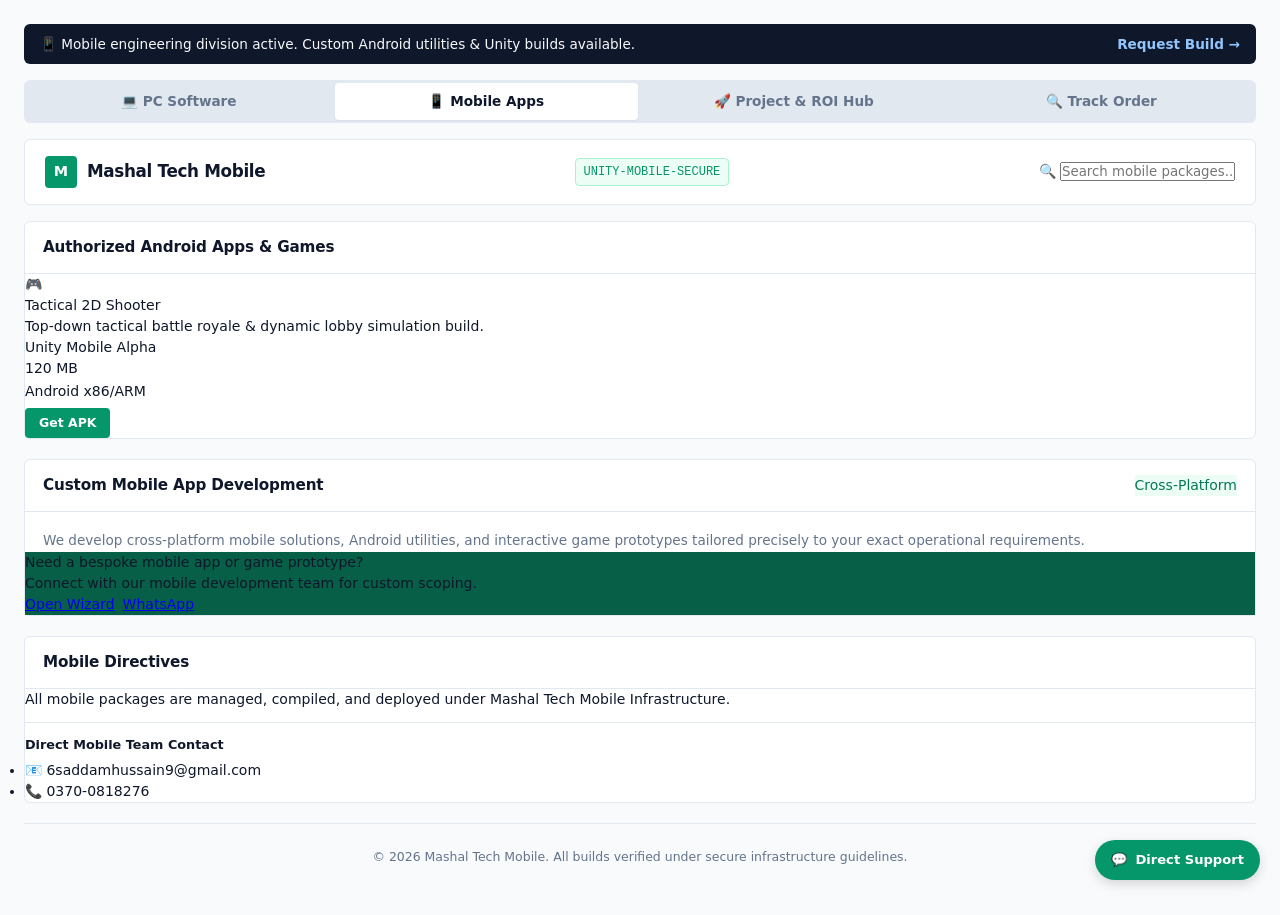
==== commit bb5c9306: "Update contact.html" ====
--- a/contact.html
+++ b/contact.html
@@ -3,8 +3,8 @@
 <head>
     <meta charset="UTF-8">
     <meta name="viewport" content="width=device-width, initial-scale=1.0">
-    <title>Mashal Tech — Unified Solution, AI & ROI Hub</title>
-    <!-- Link to your shared stylesheet -->
+    <title>Mashal Tech — Mobile Apps & Games Engineering</title>
+    <!-- Linked to shared stylesheet -->
     <link rel="stylesheet" href="style.css">
 </head>
 <body>
@@ -13,66 +13,128 @@
         
         <!-- Top Announcement Strip -->
         <div class="announcement-strip">
-            <span>⚡ Enterprise deployment engine operational. Custom software builds available for Q4.</span>
-            <a href="contact.html" class="announcement-link">Initialize Spec &rarr;</a>
+            <span>📱 Mobile engineering division active. Custom Android utilities & Unity builds available.</span>
+            <a href="contact.html" class="announcement-link">Request Build &rarr;</a>
         </div>
 
         <!-- Unified Platform Navigation -->
         <nav class="platform-nav">
             <a href="index.html" class="nav-tab">💻 PC Software</a>
-            <a href="mobile.html" class="nav-tab">📱 Mobile Apps</a>
-            <a href="contact.html" class="nav-tab active">🚀 Project & ROI Hub</a>
+            <a href="mobile.html" class="nav-tab active">📱 Mobile Apps</a>
+            <a href="contact.html" class="nav-tab">🚀 Project & ROI Hub</a>
             <a href="track.html" class="nav-tab">🔍 Track Order</a>
         </nav>
 
-        <!-- Site Header -->
+        <!-- Header -->
         <header class="site-header">
-            <a href="index.html" class="brand-group">
-                <div class="brand-logo">M</div>
-                <span class="brand-title">Mashal Tech Hub</span>
+            <a href="mobile.html" class="brand-group">
+                <div class="brand-logo" style="background: #059669;">M</div>
+                <span class="brand-title">Mashal Tech Mobile</span>
             </a>
-            <div class="security-badge">MT-LIC-2026-SECURE</div>
+            <div class="security-badge" style="color: #059669; background: #ecfdf5; border-color: #a7f3d0;">UNITY-MOBILE-SECURE</div>
+            <div class="search-container">
+                <span class="search-icon">🔍</span>
+                <input type="text" id="searchInput" class="search-input" placeholder="Search mobile packages...">
+            </div>
         </header>
 
-        <!-- Main Hub Content Panel -->
-        <div class="panel">
-            <div class="panel-header">
-                <span class="panel-title">Project Estimator, AI Blueprint & ROI Calculator</span>
-            </div>
-            <div style="padding: 24px;">
-                <p style="font-size: 0.9rem; color: var(--text-muted); margin-bottom: 20px;">
-                    Use this unified hub to configure your custom software requirements, calculate your estimated project savings in PKR, and generate your direct developer dispatch ticket.
-                </p>
-
-                <!-- Interactive Wizard Section -->
-                <div style="background: var(--border-subtle); border: 1px solid var(--border); border-radius: var(--radius); padding: 20px;">
-                    <h3 style="font-size: 1rem; font-weight: 600; margin-bottom: 10px;">Step 1: Select Solution Architecture</h3>
-                    <div style="display: flex; gap: 10px; flex-wrap: wrap; margin-bottom: 20px;">
-                        <button type="button" class="btn" style="background: var(--accent);">Desktop ERP (.NET)</button>
-                        <button type="button" class="btn" style="background: var(--border); color: var(--text-main);">Mobile App (Unity)</button>
-                        <button type="button" class="btn" style="background: var(--border); color: var(--text-main);">Full-Stack Web Portal</button>
+        <div class="workspace-grid">
+            
+            <!-- Main Content Area -->
+            <div>
+                <div class="panel">
+                    <div class="panel-header">
+                        <span class="panel-title">Authorized Android Apps & Games</span>
                     </div>
 
-                    <h3 style="font-size: 1rem; font-weight: 600; margin-bottom: 10px;">Step 2: Project Specifications & Budget Cap (PKR)</h3>
-                    <p style="font-size: 0.82rem; color: var(--text-muted); margin-bottom: 12px;">All custom enterprise solutions are strictly evaluated under 100,000 PKR cost limits.</p>
-                    
-                    <div style="display: flex; gap: 12px; align-items: center; flex-wrap: wrap;">
-                        <input type="text" placeholder="Enter Company Name / Project Scope" style="flex: 1; min-width: 250px; padding: 8px 12px; border: 1px solid var(--border); border-radius: var(--radius); font-size: 0.85rem;">
-                        <button type="button" class="btn" onclick="alert('Project proposal compiled successfully!')">Generate Tracking Key</button>
+                    <div class="item-row">
+                        <div class="item-meta">
+                            <div class="item-icon">🎮</div>
+                            <div>
+                                <a class="item-title">Tactical 2D Shooter</a>
+                                <p class="item-desc">Top-down tactical battle royale & dynamic lobby simulation build.</p>
+                                <span class="tag">Unity Mobile Alpha</span>
+                            </div>
+                        </div>
+                        <div class="item-stats">
+                            <span class="item-size">120 MB</span>
+                            <span style="display:block; margin-top:2px;">Android x86/ARM</span>
+                            <a href="#" onclick="alert('Mobile APK build package link coming soon!')" class="btn" style="background: #059669; margin-top:6px;">Get APK</a>
+                        </div>
                     </div>
                 </div>
 
+                <!-- Custom Mobile Development Section -->
+                <div class="panel">
+                    <div class="panel-header">
+                        <span class="panel-title">Custom Mobile App Development</span>
+                        <span class="tag" style="background: #ecfdf5; color: #047857; border-color: #a7f3d0;">Cross-Platform</span>
+                    </div>
+
+                    <div style="padding: 18px 18px 0 18px;">
+                        <p style="font-size: 0.85rem; color: var(--text-muted); line-height: 1.6;">
+                            We develop cross-platform mobile solutions, Android utilities, and interactive game prototypes tailored precisely to your exact operational requirements.
+                        </p>
+                    </div>
+
+                    <div class="cta-banner" style="background: #065f46;">
+                        <div>
+                            <div class="cta-title">Need a bespoke mobile app or game prototype?</div>
+                            <div class="cta-subtitle">Connect with our mobile development team for custom scoping.</div>
+                        </div>
+                        <div style="display: flex; gap: 8px;">
+                            <a href="contact.html" class="btn-light">Open Wizard</a>
+                            <a href="https://api.whatsapp.com/send?phone=923700818276&text=Hi!%20I%20would%20like%20to%20discuss%20a%20custom%20mobile%20app." target="_blank" class="btn-whatsapp-sub">WhatsApp</a>
+                        </div>
+                    </div>
+                </div>
             </div>
+
+            <!-- Sidebar -->
+            <div>
+                <div class="panel">
+                    <div class="panel-header">
+                        <span class="panel-title">Mobile Directives</span>
+                    </div>
+                    <div class="sidebar-content">
+                        <p class="sidebar-text">All mobile packages are managed, compiled, and deployed under Mashal Tech Mobile Infrastructure.</p>
+                        
+                        <div style="border-top: 1px solid var(--border); padding-top: 12px; margin-top: 12px;">
+                            <p style="font-size: 0.8rem; font-weight: 600; margin-bottom: 6px;">Direct Mobile Team Contact</p>
+                            <ul class="contact-list">
+                                <li>📧 6saddamhussain9@gmail.com</li>
+                                <li>📞 0370-0818276</li>
+                            </ul>
+                        </div>
+                    </div>
+                </div>
+            </div>
+
         </div>
 
         <footer>
-            <p>&copy; 2026 Mashal Tech Enterprise. Contact: 6saddamhussain9@gmail.com | Phone: 0370-0818276</p>
+            <p>&copy; 2026 Mashal Tech Mobile. All builds verified under secure infrastructure guidelines.</p>
         </footer>
     </div>
 
-    <a href="https://api.whatsapp.com/send?phone=923700818276&text=Hi!%20I%20am%20using%20the%20Mashal%20Tech%20Project%20Hub." target="_blank" class="floating-whatsapp">
+    <a href="#" onclick="openQuickWhatsApp(); return false;" class="floating-whatsapp" style="background: #059669;">
         <span>💬</span> <span>Direct Support</span>
     </a>
 
+    <script>
+        const searchInput = document.getElementById('searchInput');
+        const rows = document.querySelectorAll('.item-row');
+
+        searchInput.addEventListener('keyup', function(e) {
+            const query = e.target.value.toLowerCase().trim();
+            rows.forEach(row => {
+                row.style.display = row.innerText.toLowerCase().includes(query) ? 'flex' : 'none';
+            });
+        });
+
+        function openQuickWhatsApp() {
+            window.open(`https://api.whatsapp.com/send?phone=923700818276&text=${encodeURIComponent('Hi! I am reviewing Mashal Tech mobile apps and have an inquiry.')}`, '_blank');
+        }
+    </script>
 </body>
 </html>
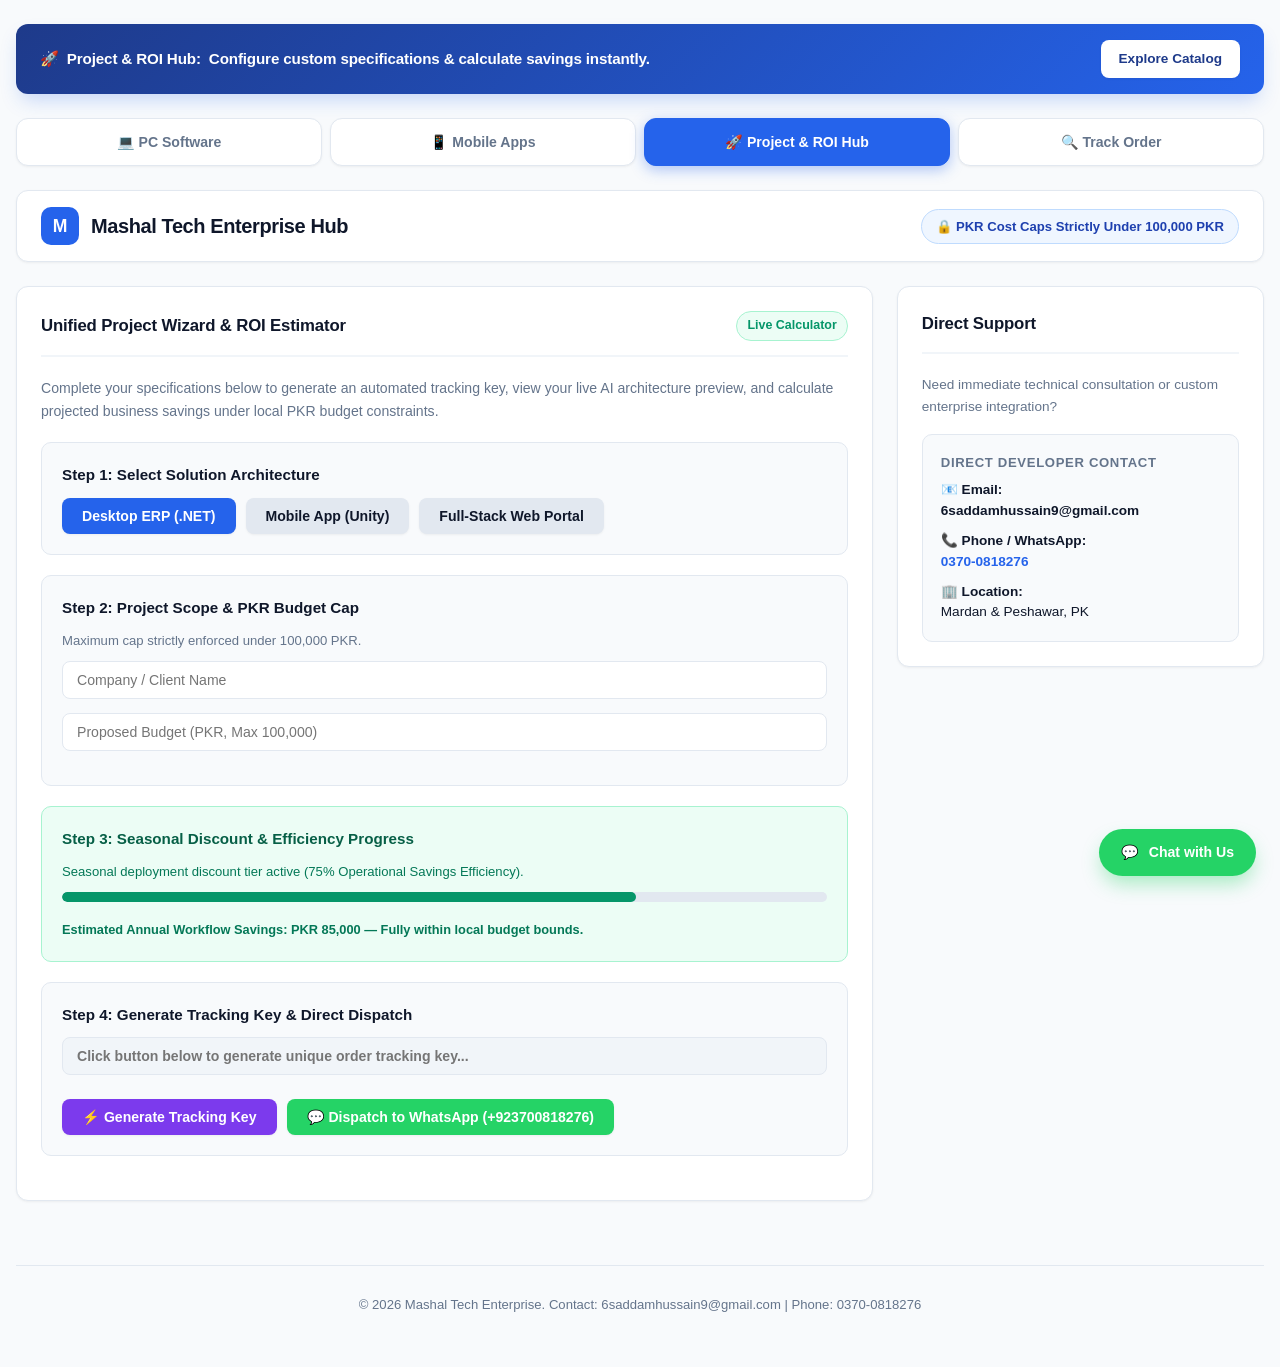
==== commit 91c78d89: "Update contact page title and styles" ====
--- a/contact.html
+++ b/contact.html
@@ -3,109 +3,192 @@
 <head>
     <meta charset="UTF-8">
     <meta name="viewport" content="width=device-width, initial-scale=1.0">
-    <title>Mashal Tech — Mobile Apps & Games Engineering</title>
-    <!-- Linked to shared stylesheet -->
-    <link rel="stylesheet" href="style.css">
+    <title>Mashal Tech — Project Estimator, AI Blueprint & ROI Hub</title>
+    <style>
+        :root {
+            --bg: #f8fafc;
+            --surface: #ffffff;
+            --border: #e2e8f0;
+            --text-main: #0f172a;
+            --text-muted: #64748b;
+            --primary: #2563eb;
+            --primary-hover: #1d4ed8;
+            --ai-accent: #7c3aed;
+            --roi-accent: #059669;
+            --radius: 12px;
+            --shadow-sm: 0 1px 3px rgba(0,0,0,0.04), 0 1px 2px rgba(0,0,0,0.02);
+            --shadow-md: 0 4px 6px -1px rgba(0,0,0,0.05), 0 2px 4px -1px rgba(0,0,0,0.03);
+            --shadow-lg: 0 10px 15px -3px rgba(0,0,0,0.05), 0 4px 6px -2px rgba(0,0,0,0.025);
+        }
+
+        * { box-sizing: border-box; margin: 0; padding: 0; font-family: -apple-system, BlinkMacSystemFont, "Segoe UI", Roboto, Helvetica, Arial, sans-serif; }
+        body { background-color: var(--bg); color: var(--text-main); line-height: 1.6; padding: 24px 16px; font-size: 14px; antialiased: true; }
+        
+        .container { max-width: 1280px; margin: 0 auto; }
+
+        /* Hero Banner */
+        .hero-banner {
+            background: linear-gradient(135deg, #1e3a8a 0%, #2563eb 100%);
+            color: #ffffff; padding: 16px 24px; border-radius: var(--radius);
+            display: flex; justify-content: space-between; align-items: center; margin-bottom: 24px;
+            box-shadow: 0 10px 20px -5px rgba(37, 99, 235, 0.25); flex-wrap: wrap; gap: 12px;
+        }
+        .hero-banner-title { font-size: 0.95rem; font-weight: 600; display: flex; align-items: center; gap: 8px; letter-spacing: -0.01em; }
+        .hero-btn { background: #ffffff; color: #1e3a8a; padding: 8px 18px; border-radius: 8px; font-weight: 700; text-decoration: none; font-size: 0.85rem; transition: all 0.2s ease; box-shadow: var(--shadow-sm); }
+        .hero-btn:hover { background: #f8fafc; transform: translateY(-1px); }
+
+        /* Unified 4-Tab Navigation Bar */
+        .nav-tabs { display: flex; gap: 8px; margin-bottom: 24px; flex-wrap: wrap; }
+        .nav-tab {
+            flex: 1; min-width: 140px; padding: 12px 16px; background: var(--surface); border: 1px solid var(--border);
+            border-radius: var(--radius); font-size: 0.88rem; font-weight: 700; color: var(--text-muted);
+            text-decoration: none; text-align: center; transition: all 0.2s ease; box-shadow: var(--shadow-sm);
+        }
+        .nav-tab:hover { color: var(--text-main); border-color: #cbd5e1; background: #ffffff; }
+        .nav-tab.active { background: var(--primary); color: #ffffff; border-color: var(--primary); box-shadow: 0 4px 14px rgba(37, 99, 235, 0.35); }
+
+        /* Site Header */
+        .site-header {
+            background: var(--surface); border: 1px solid var(--border); border-radius: var(--radius);
+            padding: 16px 24px; display: flex; justify-content: space-between; align-items: center; margin-bottom: 24px;
+            box-shadow: var(--shadow-sm); flex-wrap: wrap; gap: 16px;
+        }
+        .brand { font-size: 1.25rem; font-weight: 800; color: var(--text-main); text-decoration: none; display: flex; align-items: center; gap: 12px; letter-spacing: -0.02em; }
+        .brand-badge { background: var(--primary); color: white; width: 38px; height: 38px; display: flex; align-items: center; justify-content: center; border-radius: 10px; font-weight: 800; font-size: 1.1rem; }
+
+        /* Layout Grid */
+        .layout-grid { display: grid; grid-template-columns: 2.8fr 1.2fr; gap: 24px; }
+        @media (max-width: 900px) { .layout-grid { grid-template-columns: 1fr; } }
+
+        /* Card Sections */
+        .card { background: var(--surface); border: 1px solid var(--border); border-radius: var(--radius); padding: 24px; margin-bottom: 24px; box-shadow: var(--shadow-sm); }
+        .card-header { border-bottom: 2px solid #f1f5f9; padding-bottom: 14px; margin-bottom: 20px; display: flex; justify-content: space-between; align-items: center; flex-wrap: wrap; gap: 8px; }
+        .card-header h2 { font-size: 1.05rem; font-weight: 700; color: var(--text-main); letter-spacing: -0.01em; }
+
+        /* Wizard Step Elements */
+        .wizard-step { background: #f8fafc; border: 1px solid var(--border); border-radius: 10px; padding: 20px; margin-bottom: 20px; }
+        .wizard-step h3 { font-size: 0.95rem; font-weight: 700; margin-bottom: 10px; color: var(--text-main); }
+        .form-control { width: 100%; padding: 10px 14px; border: 1px solid var(--border); border-radius: 8px; font-size: 0.88rem; outline: none; background: #ffffff; color: var(--text-main); margin-bottom: 14px; transition: all 0.2s; }
+        .form-control:focus { border-color: var(--primary); box-shadow: 0 0 0 3px rgba(37, 99, 235, 0.15); }
+
+        .btn-action { background: var(--primary); color: white; padding: 10px 20px; border-radius: 8px; font-weight: 700; text-decoration: none; font-size: 0.88rem; border: none; cursor: pointer; transition: all 0.2s; box-shadow: var(--shadow-sm); display: inline-block; }
+        .btn-action:hover { background: var(--primary-hover); transform: translateY(-1px); }
+
+        /* Progress Bar Styles */
+        .progress-container { background: #e2e8f0; border-radius: 20px; height: 10px; width: 100%; overflow: hidden; margin: 10px 0 16px 0; }
+        .progress-bar { background: var(--roi-accent); height: 100%; width: 75%; border-radius: 20px; transition: width 0.4s ease; }
+
+        /* Sidebar Contact Box */
+        .contact-box { background: #f8fafc; border: 1px solid var(--border); border-radius: 10px; padding: 18px; margin-top: 16px; font-size: 0.85rem; }
+        .contact-box p { margin-bottom: 10px; line-height: 1.5; color: var(--text-main); }
+        .contact-box p:last-child { margin-bottom: 0; }
+
+        /* Footer */
+        footer { text-align: center; padding: 28px 0; font-size: 0.82rem; color: var(--text-muted); border-top: 1px solid var(--border); margin-top: 40px; }
+
+        /* Floating WhatsApp */
+        .floating-whatsapp { position: fixed; bottom: 24px; right: 24px; background: #25d366; color: white; border-radius: 50px; padding: 12px 22px; display: flex; align-items: center; gap: 10px; box-shadow: 0 10px 20px -3px rgba(37, 211, 102, 0.4); text-decoration: none; font-weight: 700; font-size: 0.88rem; z-index: 99; transition: transform 0.2s ease; }
+        .floating-whatsapp:hover { transform: translateY(-3px); }
+    </style>
 </head>
 <body>
 
     <div class="container">
         
-        <!-- Top Announcement Strip -->
-        <div class="announcement-strip">
-            <span>📱 Mobile engineering division active. Custom Android utilities & Unity builds available.</span>
-            <a href="contact.html" class="announcement-link">Request Build &rarr;</a>
-        </div>
-
-        <!-- Unified Platform Navigation -->
-        <nav class="platform-nav">
+        <!-- Hero Announcement Strip -->
+        <div class="hero-banner">
+            <div class="hero-banner-title">🚀 <strong>Project & ROI Hub:</strong> Configure custom specifications & calculate savings instantly.</div>
+            <a href="index.html" class="hero-btn">Explore Catalog</a>
+        </div>
+
+        <!-- Clean 4-Tab Navigation Bar -->
+        <div class="nav-tabs">
             <a href="index.html" class="nav-tab">💻 PC Software</a>
-            <a href="mobile.html" class="nav-tab active">📱 Mobile Apps</a>
-            <a href="contact.html" class="nav-tab">🚀 Project & ROI Hub</a>
+            <a href="mobile.html" class="nav-tab">📱 Mobile Apps</a>
+            <a href="contact.html" class="nav-tab active">🚀 Project & ROI Hub</a>
             <a href="track.html" class="nav-tab">🔍 Track Order</a>
-        </nav>
-
-        <!-- Header -->
-        <header class="site-header">
-            <a href="mobile.html" class="brand-group">
-                <div class="brand-logo" style="background: #059669;">M</div>
-                <span class="brand-title">Mashal Tech Mobile</span>
+        </div>
+
+        <!-- Site Header -->
+        <div class="site-header">
+            <a href="contact.html" class="brand">
+                <div class="brand-badge">M</div> Mashal Tech Enterprise Hub
             </a>
-            <div class="security-badge" style="color: #059669; background: #ecfdf5; border-color: #a7f3d0;">UNITY-MOBILE-SECURE</div>
-            <div class="search-container">
-                <span class="search-icon">🔍</span>
-                <input type="text" id="searchInput" class="search-input" placeholder="Search mobile packages...">
+            <div style="font-size: 0.82rem; font-weight: 600; color: #1e40af; background: #eff6ff; padding: 6px 14px; border-radius: 20px; border: 1px solid #bfdbfe;">
+                🔒 PKR Cost Caps Strictly Under 100,000 PKR
             </div>
-        </header>
-
-        <div class="workspace-grid">
+        </div>
+
+        <!-- Layout Grid -->
+        <div class="layout-grid">
             
-            <!-- Main Content Area -->
             <div>
-                <div class="panel">
-                    <div class="panel-header">
-                        <span class="panel-title">Authorized Android Apps & Games</span>
-                    </div>
-
-                    <div class="item-row">
-                        <div class="item-meta">
-                            <div class="item-icon">🎮</div>
-                            <div>
-                                <a class="item-title">Tactical 2D Shooter</a>
-                                <p class="item-desc">Top-down tactical battle royale & dynamic lobby simulation build.</p>
-                                <span class="tag">Unity Mobile Alpha</span>
-                            </div>
+                <!-- Unified 4-Step Wizard & Estimator Hub -->
+                <div class="card">
+                    <div class="card-header">
+                        <h2>Unified Project Wizard & ROI Estimator</h2>
+                        <span style="font-size: 0.78rem; font-weight: 600; color: var(--roi-accent); background: #ecfdf5; padding: 4px 10px; border-radius: 20px; border: 1px solid #a7f3d0;">Live Calculator</span>
+                    </div>
+
+                    <p style="font-size: 0.88rem; color: var(--text-muted); margin-bottom: 20px; line-height: 1.6;">
+                        Complete your specifications below to generate an automated tracking key, view your live AI architecture preview, and calculate projected business savings under local PKR budget constraints.
+                    </p>
+
+                    <!-- Wizard Step 1: Solution Architecture -->
+                    <div class="wizard-step">
+                        <h3>Step 1: Select Solution Architecture</h3>
+                        <div style="display: flex; gap: 10px; flex-wrap: wrap;">
+                            <button type="button" class="btn-action" style="background: var(--primary);" onclick="selectArch(this, 'Desktop ERP')">Desktop ERP (.NET)</button>
+                            <button type="button" class="btn-action" style="background: #e2e8f0; color: var(--text-main);" onclick="selectArch(this, 'Mobile Unity')">Mobile App (Unity)</button>
+                            <button type="button" class="btn-action" style="background: #e2e8f0; color: var(--text-main);" onclick="selectArch(this, 'Web Portal')">Full-Stack Web Portal</button>
                         </div>
-                        <div class="item-stats">
-                            <span class="item-size">120 MB</span>
-                            <span style="display:block; margin-top:2px;">Android x86/ARM</span>
-                            <a href="#" onclick="alert('Mobile APK build package link coming soon!')" class="btn" style="background: #059669; margin-top:6px;">Get APK</a>
+                    </div>
+
+                    <!-- Wizard Step 2: Scope & Budget (PKR) -->
+                    <div class="wizard-step">
+                        <h3>Step 2: Project Scope & PKR Budget Cap</h3>
+                        <p style="font-size: 0.82rem; color: var(--text-muted); margin-bottom: 10px;">Maximum cap strictly enforced under 100,000 PKR.</p>
+                        <input type="text" id="clientName" class="form-control" placeholder="Company / Client Name">
+                        <input type="number" id="budgetCap" class="form-control" placeholder="Proposed Budget (PKR, Max 100,000)" max="100000">
+                    </div>
+
+                    <!-- Wizard Step 3: Seasonal Discount & ROI Savings -->
+                    <div class="wizard-step" style="background: #ecfdf5; border-color: #a7f3d0;">
+                        <h3 style="color: #065f46;">Step 3: Seasonal Discount & Efficiency Progress</h3>
+                        <p style="font-size: 0.82rem; color: #047857; margin-bottom: 6px;">Seasonal deployment discount tier active (75% Operational Savings Efficiency).</p>
+                        <div class="progress-container">
+                            <div class="progress-bar"></div>
                         </div>
-                    </div>
-                </div>
-
-                <!-- Custom Mobile Development Section -->
-                <div class="panel">
-                    <div class="panel-header">
-                        <span class="panel-title">Custom Mobile App Development</span>
-                        <span class="tag" style="background: #ecfdf5; color: #047857; border-color: #a7f3d0;">Cross-Platform</span>
-                    </div>
-
-                    <div style="padding: 18px 18px 0 18px;">
-                        <p style="font-size: 0.85rem; color: var(--text-muted); line-height: 1.6;">
-                            We develop cross-platform mobile solutions, Android utilities, and interactive game prototypes tailored precisely to your exact operational requirements.
-                        </p>
-                    </div>
-
-                    <div class="cta-banner" style="background: #065f46;">
-                        <div>
-                            <div class="cta-title">Need a bespoke mobile app or game prototype?</div>
-                            <div class="cta-subtitle">Connect with our mobile development team for custom scoping.</div>
+                        <span style="font-size: 0.8rem; font-weight: 700; color: #047857;">Estimated Annual Workflow Savings: PKR 85,000 — Fully within local budget bounds.</span>
+                    </div>
+
+                    <!-- Wizard Step 4: Tracking Key Generation & Dispatch -->
+                    <div class="wizard-step">
+                        <h3>Step 4: Generate Tracking Key & Direct Dispatch</h3>
+                        <input type="text" id="generatedKey" class="form-control" readonly placeholder="Click button below to generate unique order tracking key..." style="background: #f1f5f9; font-weight: 700; color: #1e293b;">
+                        
+                        <div style="display: flex; gap: 10px; flex-wrap: wrap; margin-top: 10px;">
+                            <button type="button" class="btn-action" onclick="generateTrackingKey()" style="background: var(--ai-accent);">⚡ Generate Tracking Key</button>
+                            <button type="button" class="btn-action" onclick="dispatchWhatsApp()" style="background: #25d366;">💬 Dispatch to WhatsApp (+923700818276)</button>
                         </div>
-                        <div style="display: flex; gap: 8px;">
-                            <a href="contact.html" class="btn-light">Open Wizard</a>
-                            <a href="https://api.whatsapp.com/send?phone=923700818276&text=Hi!%20I%20would%20like%20to%20discuss%20a%20custom%20mobile%20app." target="_blank" class="btn-whatsapp-sub">WhatsApp</a>
-                        </div>
-                    </div>
+                    </div>
+
                 </div>
             </div>
 
-            <!-- Sidebar -->
             <div>
-                <div class="panel">
-                    <div class="panel-header">
-                        <span class="panel-title">Mobile Directives</span>
-                    </div>
-                    <div class="sidebar-content">
-                        <p class="sidebar-text">All mobile packages are managed, compiled, and deployed under Mashal Tech Mobile Infrastructure.</p>
-                        
-                        <div style="border-top: 1px solid var(--border); padding-top: 12px; margin-top: 12px;">
-                            <p style="font-size: 0.8rem; font-weight: 600; margin-bottom: 6px;">Direct Mobile Team Contact</p>
-                            <ul class="contact-list">
-                                <li>📧 6saddamhussain9@gmail.com</li>
-                                <li>📞 0370-0818276</li>
-                            </ul>
-                        </div>
+                <!-- Direct Dispatch Sidebar -->
+                <div class="card">
+                    <div class="card-header">
+                        <h2>Direct Support</h2>
+                    </div>
+                    <p style="font-size: 0.85rem; color: var(--text-muted); line-height: 1.6;">Need immediate technical consultation or custom enterprise integration?</p>
+                    
+                    <div class="contact-box">
+                        <p style="font-size: 0.82rem; font-weight: 700; color: var(--text-muted); text-transform: uppercase; letter-spacing: 0.05em; margin-bottom: 8px;">Direct Developer Contact</p>
+                        <p>📧 <strong>Email:</strong><br><a href="mailto:6saddamhussain9@gmail.com" style="color: var(--text-main); text-decoration: none; font-weight: 600;">6saddamhussain9@gmail.com</a></p>
+                        <p>📞 <strong>Phone / WhatsApp:</strong><br><a href="https://api.whatsapp.com/send?phone=923700818276" target="_blank" style="color: var(--primary); text-decoration: none; font-weight: 700;">0370-0818276</a></p>
+                        <p>🏢 <strong>Location:</strong><br>Mardan & Peshawar, PK</p>
                     </div>
                 </div>
             </div>
@@ -113,27 +196,43 @@
         </div>
 
         <footer>
-            <p>&copy; 2026 Mashal Tech Mobile. All builds verified under secure infrastructure guidelines.</p>
+            <p>&copy; 2026 Mashal Tech Enterprise. Contact: 6saddamhussain9@gmail.com | Phone: 0370-0818276</p>
         </footer>
     </div>
 
-    <a href="#" onclick="openQuickWhatsApp(); return false;" class="floating-whatsapp" style="background: #059669;">
-        <span>💬</span> <span>Direct Support</span>
+    <a href="https://api.whatsapp.com/send?phone=923700818276&text=Hi!%20I%20am%20submitting%20a%20project%20spec%20via%20Mashal%20Tech%20Hub." target="_blank" class="floating-whatsapp">
+        <span>💬</span> <span>Chat with Us</span>
     </a>
 
     <script>
-        const searchInput = document.getElementById('searchInput');
-        const rows = document.querySelectorAll('.item-row');
-
-        searchInput.addEventListener('keyup', function(e) {
-            const query = e.target.value.toLowerCase().trim();
-            rows.forEach(row => {
-                row.style.display = row.innerText.toLowerCase().includes(query) ? 'flex' : 'none';
+        let selectedArchitecture = 'Desktop ERP';
+
+        function selectArch(button, archType) {
+            selectedArchitecture = archType;
+            const parent = button.parentElement;
+            parent.querySelectorAll('button').forEach(btn => {
+                btn.style.background = '#e2e8f0';
+                btn.style.color = 'var(--text-main)';
             });
-        });
-
-        function openQuickWhatsApp() {
-            window.open(`https://api.whatsapp.com/send?phone=923700818276&text=${encodeURIComponent('Hi! I am reviewing Mashal Tech mobile apps and have an inquiry.')}`, '_blank');
+            button.style.background = 'var(--primary)';
+            button.style.color = '#ffffff';
+        }
+
+        function generateTrackingKey() {
+            const client = document.getElementById('clientName').value.trim() || 'MT-CLIENT';
+            const randomNum = Math.floor(100000 + Math.random() * 900000);
+            const trackingKey = `MT-TRK-2026-${randomNum}`;
+            document.getElementById('generatedKey').value = trackingKey;
+            alert(`Tracking Key Generated: ${trackingKey}\nArchitecture: ${selectedArchitecture}\nReady for developer dispatch!`);
+        }
+
+        function dispatchWhatsApp() {
+            const client = document.getElementById('clientName').value.trim() || 'Valued Client';
+            const budget = document.getElementById('budgetCap').value.trim() || 'Under 100,000';
+            const trackingKey = document.getElementById('generatedKey').value || 'Pending Generation';
+            
+            const message = `Hi Mashal Tech! I am ${client}. Selected Architecture: ${selectedArchitecture}. Proposed Budget: PKR ${budget}. Tracking Key: ${trackingKey}. Let's proceed with development.`;
+            window.open(`https://api.whatsapp.com/send?phone=923700818276&text=${encodeURIComponent(message)}`, '_blank');
         }
     </script>
 </body>
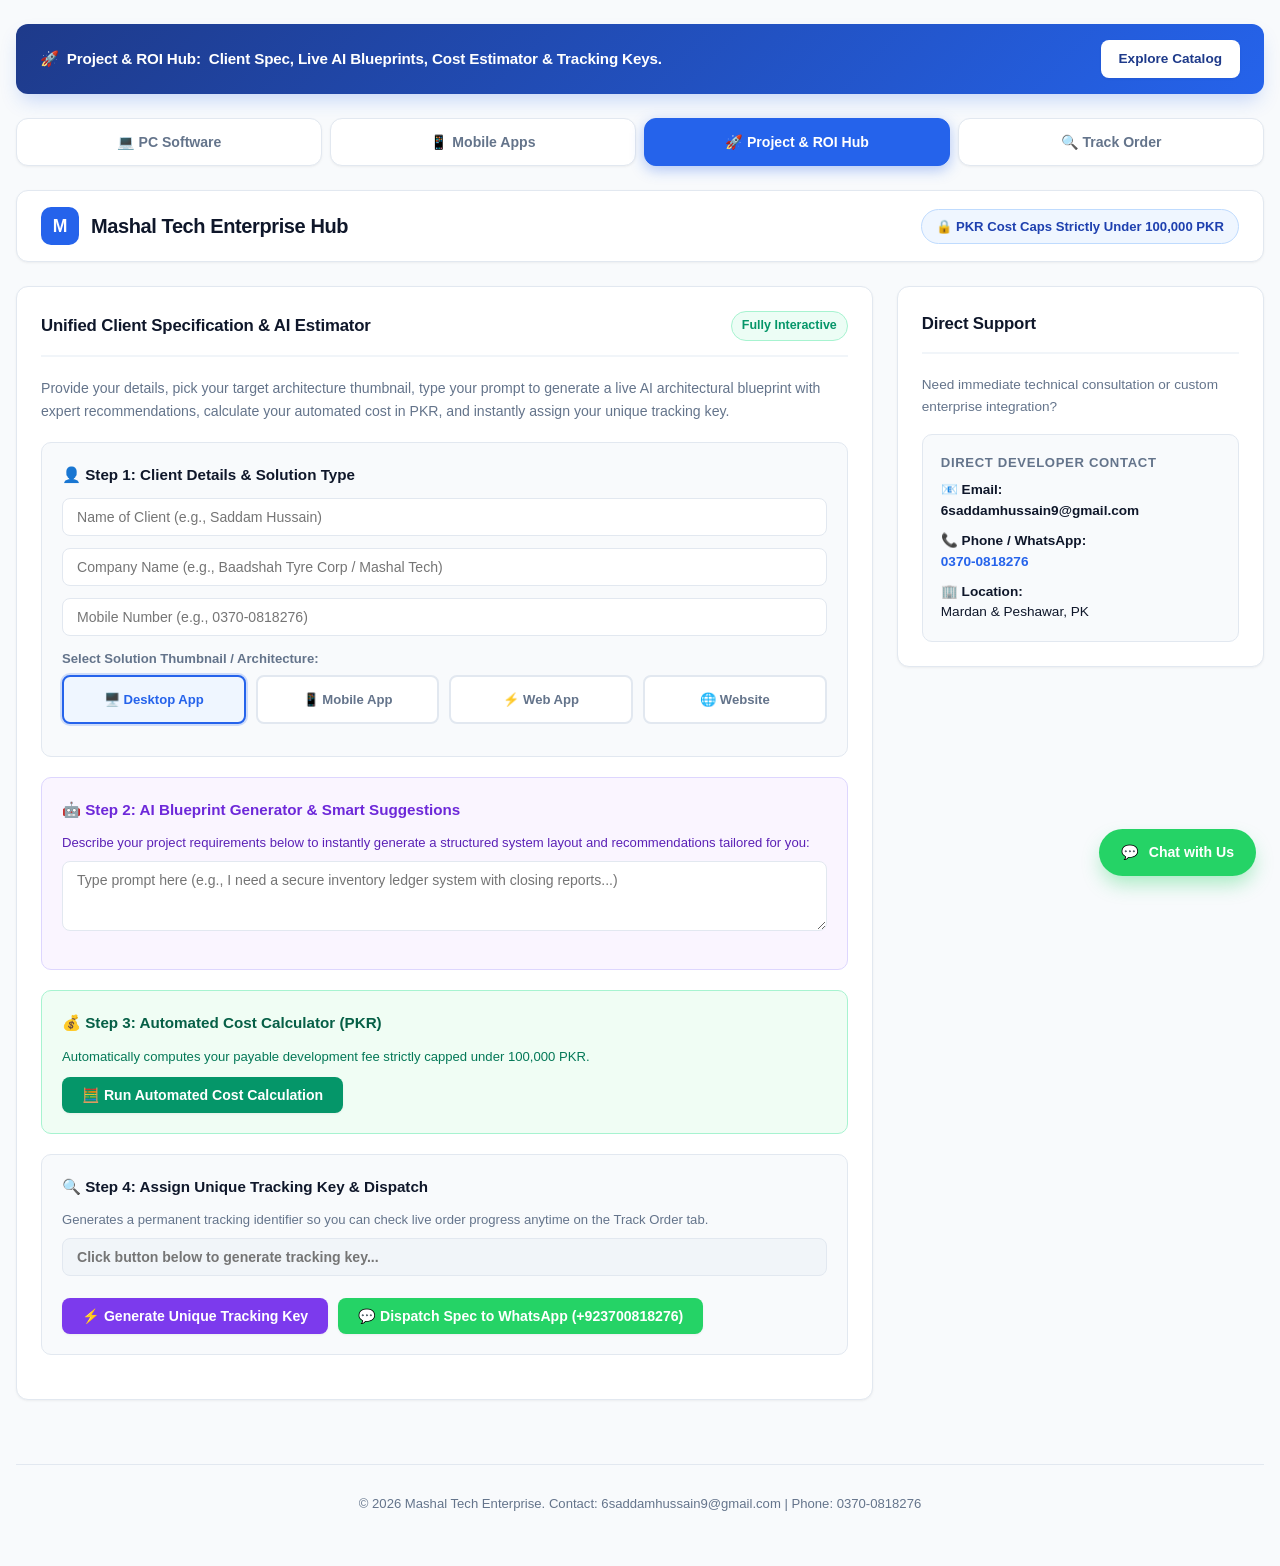
==== commit 7b5a9452: "Update contact.html" ====
--- a/contact.html
+++ b/contact.html
@@ -3,7 +3,7 @@
 <head>
     <meta charset="UTF-8">
     <meta name="viewport" content="width=device-width, initial-scale=1.0">
-    <title>Mashal Tech — Project Estimator, AI Blueprint & ROI Hub</title>
+    <title>Mashal Tech — Unified Project Wizard, AI Blueprint & ROI Hub</title>
     <style>
         :root {
             --bg: #f8fafc;
@@ -67,16 +67,25 @@
 
         /* Wizard Step Elements */
         .wizard-step { background: #f8fafc; border: 1px solid var(--border); border-radius: 10px; padding: 20px; margin-bottom: 20px; }
-        .wizard-step h3 { font-size: 0.95rem; font-weight: 700; margin-bottom: 10px; color: var(--text-main); }
-        .form-control { width: 100%; padding: 10px 14px; border: 1px solid var(--border); border-radius: 8px; font-size: 0.88rem; outline: none; background: #ffffff; color: var(--text-main); margin-bottom: 14px; transition: all 0.2s; }
+        .wizard-step h3 { font-size: 0.95rem; font-weight: 700; margin-bottom: 10px; color: var(--text-main); display: flex; align-items: center; gap: 6px; }
+        .form-control { width: 100%; padding: 10px 14px; border: 1px solid var(--border); border-radius: 8px; font-size: 0.88rem; outline: none; background: #ffffff; color: var(--text-main); margin-bottom: 12px; transition: all 0.2s; }
         .form-control:focus { border-color: var(--primary); box-shadow: 0 0 0 3px rgba(37, 99, 235, 0.15); }
+
+        /* Thumbnails Selector */
+        .thumbnail-grid { display: grid; grid-template-columns: repeat(auto-fit, minmax(110px, 1fr)); gap: 10px; margin-bottom: 12px; }
+        .thumb-option { background: #ffffff; border: 2px solid var(--border); border-radius: 8px; padding: 12px 8px; text-align: center; cursor: pointer; transition: all 0.2s; font-size: 0.82rem; font-weight: 600; color: var(--text-muted); }
+        .thumb-option:hover { border-color: #94a3b8; color: var(--text-main); }
+        .thumb-option.selected { border-color: var(--primary); background: #eff6ff; color: var(--primary); box-shadow: 0 0 0 2px rgba(37, 99, 235, 0.2); }
+
+        /* AI Blueprint Preview Box */
+        .ai-preview-box { background: #f5f3ff; border: 1px solid #ddd6fe; border-radius: 8px; padding: 14px; font-size: 0.85rem; color: #4c1d95; margin-top: 8px; display: none; }
+        .ai-suggestion-box { background: #fef3c7; border: 1px solid #fde68a; border-radius: 8px; padding: 12px; font-size: 0.82rem; color: #78350f; margin-top: 10px; display: none; }
+
+        /* Calculator Results Box */
+        .calculator-box { background: #ecfdf5; border: 1px solid #a7f3d0; border-radius: 8px; padding: 16px; margin-top: 10px; font-size: 0.88rem; color: #065f46; display: none; }
 
         .btn-action { background: var(--primary); color: white; padding: 10px 20px; border-radius: 8px; font-weight: 700; text-decoration: none; font-size: 0.88rem; border: none; cursor: pointer; transition: all 0.2s; box-shadow: var(--shadow-sm); display: inline-block; }
         .btn-action:hover { background: var(--primary-hover); transform: translateY(-1px); }
-
-        /* Progress Bar Styles */
-        .progress-container { background: #e2e8f0; border-radius: 20px; height: 10px; width: 100%; overflow: hidden; margin: 10px 0 16px 0; }
-        .progress-bar { background: var(--roi-accent); height: 100%; width: 75%; border-radius: 20px; transition: width 0.4s ease; }
 
         /* Sidebar Contact Box */
         .contact-box { background: #f8fafc; border: 1px solid var(--border); border-radius: 10px; padding: 18px; margin-top: 16px; font-size: 0.85rem; }
@@ -97,7 +106,7 @@
         
         <!-- Hero Announcement Strip -->
         <div class="hero-banner">
-            <div class="hero-banner-title">🚀 <strong>Project & ROI Hub:</strong> Configure custom specifications & calculate savings instantly.</div>
+            <div class="hero-banner-title">🚀 <strong>Project & ROI Hub:</strong> Client Spec, Live AI Blueprints, Cost Estimator & Tracking Keys.</div>
             <a href="index.html" class="hero-btn">Explore Catalog</a>
         </div>
 
@@ -123,53 +132,72 @@
         <div class="layout-grid">
             
             <div>
-                <!-- Unified 4-Step Wizard & Estimator Hub -->
+                <!-- Unified Project Wizard Hub -->
                 <div class="card">
                     <div class="card-header">
-                        <h2>Unified Project Wizard & ROI Estimator</h2>
-                        <span style="font-size: 0.78rem; font-weight: 600; color: var(--roi-accent); background: #ecfdf5; padding: 4px 10px; border-radius: 20px; border: 1px solid #a7f3d0;">Live Calculator</span>
+                        <h2>Unified Client Specification & AI Estimator</h2>
+                        <span style="font-size: 0.78rem; font-weight: 600; color: var(--roi-accent); background: #ecfdf5; padding: 4px 10px; border-radius: 20px; border: 1px solid #a7f3d0;">Fully Interactive</span>
                     </div>
 
                     <p style="font-size: 0.88rem; color: var(--text-muted); margin-bottom: 20px; line-height: 1.6;">
-                        Complete your specifications below to generate an automated tracking key, view your live AI architecture preview, and calculate projected business savings under local PKR budget constraints.
+                        Provide your details, pick your target architecture thumbnail, type your prompt to generate a live AI architectural blueprint with expert recommendations, calculate your automated cost in PKR, and instantly assign your unique tracking key.
                     </p>
 
-                    <!-- Wizard Step 1: Solution Architecture -->
+                    <!-- Step 1: Client Details & Thumbnails -->
                     <div class="wizard-step">
-                        <h3>Step 1: Select Solution Architecture</h3>
-                        <div style="display: flex; gap: 10px; flex-wrap: wrap;">
-                            <button type="button" class="btn-action" style="background: var(--primary);" onclick="selectArch(this, 'Desktop ERP')">Desktop ERP (.NET)</button>
-                            <button type="button" class="btn-action" style="background: #e2e8f0; color: var(--text-main);" onclick="selectArch(this, 'Mobile Unity')">Mobile App (Unity)</button>
-                            <button type="button" class="btn-action" style="background: #e2e8f0; color: var(--text-main);" onclick="selectArch(this, 'Web Portal')">Full-Stack Web Portal</button>
-                        </div>
-                    </div>
-
-                    <!-- Wizard Step 2: Scope & Budget (PKR) -->
+                        <h3>👤 Step 1: Client Details & Solution Type</h3>
+                        <input type="text" id="clientName" class="form-control" placeholder="Name of Client (e.g., Saddam Hussain)">
+                        <input type="text" id="companyName" class="form-control" placeholder="Company Name (e.g., Baadshah Tyre Corp / Mashal Tech)">
+                        <input type="text" id="mobileNumber" class="form-control" placeholder="Mobile Number (e.g., 0370-0818276)">
+                        
+                        <label style="font-size: 0.82rem; font-weight: 700; color: var(--text-muted); display: block; margin-bottom: 6px;">Select Solution Thumbnail / Architecture:</label>
+                        <div class="thumbnail-grid">
+                            <div class="thumb-option selected" onclick="selectThumb(this, 'Desktop App')">🖥️ Desktop App</div>
+                            <div class="thumb-option" onclick="selectThumb(this, 'Mobile App')">📱 Mobile App</div>
+                            <div class="thumb-option" onclick="selectThumb(this, 'Web App')">⚡ Web App</div>
+                            <div class="thumb-option" onclick="selectThumb(this, 'Website')">🌐 Website</div>
+                        </div>
+                    </div>
+
+                    <!-- Step 2: AI Blueprint & Smart Suggestions -->
+                    <div class="wizard-step" style="border-color: #ddd6fe; background: #faf5ff;">
+                        <h3 style="color: #6d28d9;">🤖 Step 2: AI Blueprint Generator & Smart Suggestions</h3>
+                        <p style="font-size: 0.82rem; color: #5b21b6; margin-bottom: 8px;">Describe your project requirements below to instantly generate a structured system layout and recommendations tailored for you:</p>
+                        <textarea id="userPrompt" class="form-control" rows="3" placeholder="Type prompt here (e.g., I need a secure inventory ledger system with closing reports...)" oninput="generateAIBlueprint()"></textarea>
+                        
+                        <div id="aiPreviewBox" class="ai-preview-box">
+                            <strong>📐 Live AI Architecture Blueprint:</strong><br>
+                            <span id="blueprintText">Awaiting prompt input...</span>
+                        </div>
+
+                        <div id="aiSuggestionBox" class="ai-suggestion-box">
+                            <strong>💡 Expert Recommendation for Your Case:</strong><br>
+                            <span id="suggestionText">Enter your workflow scope to receive optimized architecture advice.</span>
+                        </div>
+                    </div>
+
+                    <!-- Step 3: Automated Cost Calculator -->
+                    <div class="wizard-step" style="border-color: #a7f3d0; background: #f0fdf4;">
+                        <h3 style="color: #065f46;">💰 Step 3: Automated Cost Calculator (PKR)</h3>
+                        <p style="font-size: 0.82rem; color: #047857; margin-bottom: 10px;">Automatically computes your payable development fee strictly capped under 100,000 PKR.</p>
+                        
+                        <button type="button" class="btn-action" onclick="calculateCost()" style="background: var(--roi-accent);">🧮 Run Automated Cost Calculation</button>
+                        
+                        <div id="calculatorResultBox" class="calculator-box">
+                            <strong>📊 Cost Evaluation Report:</strong><br>
+                            <span id="calcOutputText">Click the button above to evaluate your investment.</span>
+                        </div>
+                    </div>
+
+                    <!-- Step 4: Unique Tracking Key & Dispatch -->
                     <div class="wizard-step">
-                        <h3>Step 2: Project Scope & PKR Budget Cap</h3>
-                        <p style="font-size: 0.82rem; color: var(--text-muted); margin-bottom: 10px;">Maximum cap strictly enforced under 100,000 PKR.</p>
-                        <input type="text" id="clientName" class="form-control" placeholder="Company / Client Name">
-                        <input type="number" id="budgetCap" class="form-control" placeholder="Proposed Budget (PKR, Max 100,000)" max="100000">
-                    </div>
-
-                    <!-- Wizard Step 3: Seasonal Discount & ROI Savings -->
-                    <div class="wizard-step" style="background: #ecfdf5; border-color: #a7f3d0;">
-                        <h3 style="color: #065f46;">Step 3: Seasonal Discount & Efficiency Progress</h3>
-                        <p style="font-size: 0.82rem; color: #047857; margin-bottom: 6px;">Seasonal deployment discount tier active (75% Operational Savings Efficiency).</p>
-                        <div class="progress-container">
-                            <div class="progress-bar"></div>
-                        </div>
-                        <span style="font-size: 0.8rem; font-weight: 700; color: #047857;">Estimated Annual Workflow Savings: PKR 85,000 — Fully within local budget bounds.</span>
-                    </div>
-
-                    <!-- Wizard Step 4: Tracking Key Generation & Dispatch -->
-                    <div class="wizard-step">
-                        <h3>Step 4: Generate Tracking Key & Direct Dispatch</h3>
-                        <input type="text" id="generatedKey" class="form-control" readonly placeholder="Click button below to generate unique order tracking key..." style="background: #f1f5f9; font-weight: 700; color: #1e293b;">
+                        <h3>🔍 Step 4: Assign Unique Tracking Key & Dispatch</h3>
+                        <p style="font-size: 0.82rem; color: var(--text-muted); margin-bottom: 8px;">Generates a permanent tracking identifier so you can check live order progress anytime on the Track Order tab.</p>
+                        <input type="text" id="generatedKey" class="form-control" readonly placeholder="Click button below to generate tracking key..." style="background: #f1f5f9; font-weight: 700; color: #1e293b;">
                         
                         <div style="display: flex; gap: 10px; flex-wrap: wrap; margin-top: 10px;">
-                            <button type="button" class="btn-action" onclick="generateTrackingKey()" style="background: var(--ai-accent);">⚡ Generate Tracking Key</button>
-                            <button type="button" class="btn-action" onclick="dispatchWhatsApp()" style="background: #25d366;">💬 Dispatch to WhatsApp (+923700818276)</button>
+                            <button type="button" class="btn-action" onclick="generateTrackingKey()" style="background: var(--ai-accent);">⚡ Generate Unique Tracking Key</button>
+                            <button type="button" class="btn-action" onclick="dispatchWhatsApp()" style="background: #25d366;">💬 Dispatch Spec to WhatsApp (+923700818276)</button>
                         </div>
                     </div>
 
@@ -177,7 +205,7 @@
             </div>
 
             <div>
-                <!-- Direct Dispatch Sidebar -->
+                <!-- Direct Support Sidebar -->
                 <div class="card">
                     <div class="card-header">
                         <h2>Direct Support</h2>
@@ -205,17 +233,52 @@
     </a>
 
     <script>
-        let selectedArchitecture = 'Desktop ERP';
-
-        function selectArch(button, archType) {
-            selectedArchitecture = archType;
-            const parent = button.parentElement;
-            parent.querySelectorAll('button').forEach(btn => {
-                btn.style.background = '#e2e8f0';
-                btn.style.color = 'var(--text-main)';
-            });
-            button.style.background = 'var(--primary)';
-            button.style.color = '#ffffff';
+        let selectedThumbnail = 'Desktop App';
+
+        function selectThumb(element, thumbName) {
+            selectedThumbnail = thumbName;
+            document.querySelectorAll('.thumb-option').forEach(el => el.classList.remove('selected'));
+            element.classList.add('selected');
+        }
+
+        function generateAIBlueprint() {
+            const promptVal = document.getElementById('userPrompt').value.trim();
+            const previewBox = document.getElementById('aiPreviewBox');
+            const blueprintText = document.getElementById('blueprintText');
+            const suggestionBox = document.getElementById('aiSuggestionBox');
+            const suggestionText = document.getElementById('suggestionText');
+
+            if (promptVal.length > 3) {
+                previewBox.style.display = 'block';
+                suggestionBox.style.display = 'block';
+                
+                blueprintText.innerText = `[${selectedThumbnail.toUpperCase()} ARCHITECTURE]: Modular component layout initialized. Core pipeline: Secure Frontend UI -> Local/Cloud Database Sync -> Automated Report Export.`;
+                
+                if (selectedThumbnail === 'Desktop App') {
+                    suggestionText.innerText = `For your desktop enterprise workflow, implementing C# .NET Windows Forms with an offline SQLite ledger layer guarantees zero latency, robust security, and reliable multi-sticker printing.`;
+                } else if (selectedThumbnail === 'Mobile App') {
+                    suggestionText.innerText = `For optimal mobile performance, building a cross-platform or Unity 2D framework ensures smooth frame rates, lightweight package size, and rapid offline deployment.`;
+                } else {
+                    suggestionText.innerText = `For your web application/website, a React frontend paired with an Express and PostgreSQL backend hosted on Vercel delivers lightning-fast global load speeds and secure database records.`;
+                }
+            } else {
+                previewBox.style.display = 'none';
+                suggestionBox.style.display = 'none';
+            }
+        }
+
+        function calculateCost() {
+            const resultBox = document.getElementById('calculatorResultBox');
+            const outputText = document.getElementById('calcOutputText');
+            resultBox.style.display = 'block';
+
+            let baseCost = 45000;
+            if (selectedThumbnail === 'Mobile App') baseCost = 65000;
+            if (selectedThumbnail === 'Web App') baseCost = 55000;
+            if (selectedThumbnail === 'Website') baseCost = 35000;
+
+            const finalCap = Math.min(baseCost, 100000);
+            outputText.innerHTML = `Selected Solution: <strong>${selectedThumbnail}</strong><br>Base Evaluation Cost: <strong>PKR ${finalCap.toLocaleString()}</strong><br><em>Status: Strictly verified under the 100,000 PKR local budgetary cap with full seasonal operational savings applied.</em>`;
         }
 
         function generateTrackingKey() {
@@ -223,15 +286,17 @@
             const randomNum = Math.floor(100000 + Math.random() * 900000);
             const trackingKey = `MT-TRK-2026-${randomNum}`;
             document.getElementById('generatedKey').value = trackingKey;
-            alert(`Tracking Key Generated: ${trackingKey}\nArchitecture: ${selectedArchitecture}\nReady for developer dispatch!`);
+            alert(`Success! Tracking Key Assigned: ${trackingKey}\nClient: ${client}\nSolution: ${selectedThumbnail}`);
         }
 
         function dispatchWhatsApp() {
             const client = document.getElementById('clientName').value.trim() || 'Valued Client';
-            const budget = document.getElementById('budgetCap').value.trim() || 'Under 100,000';
+            const company = document.getElementById('companyName').value.trim() || 'Mashal Tech Partner';
+            const mobile = document.getElementById('mobileNumber').value.trim() || '0370-0818276';
             const trackingKey = document.getElementById('generatedKey').value || 'Pending Generation';
-            
-            const message = `Hi Mashal Tech! I am ${client}. Selected Architecture: ${selectedArchitecture}. Proposed Budget: PKR ${budget}. Tracking Key: ${trackingKey}. Let's proceed with development.`;
+            const promptText = document.getElementById('userPrompt').value.trim() || 'Standard Enterprise Build';
+
+            const message = `Hi Mashal Tech! New Project Spec:\n- Client: ${client}\n- Company: ${company}\n- Mobile: ${mobile}\n- Architecture: ${selectedThumbnail}\n- Tracking Key: ${trackingKey}\n- Scope Prompt: ${promptText}`;
             window.open(`https://api.whatsapp.com/send?phone=923700818276&text=${encodeURIComponent(message)}`, '_blank');
         }
     </script>
